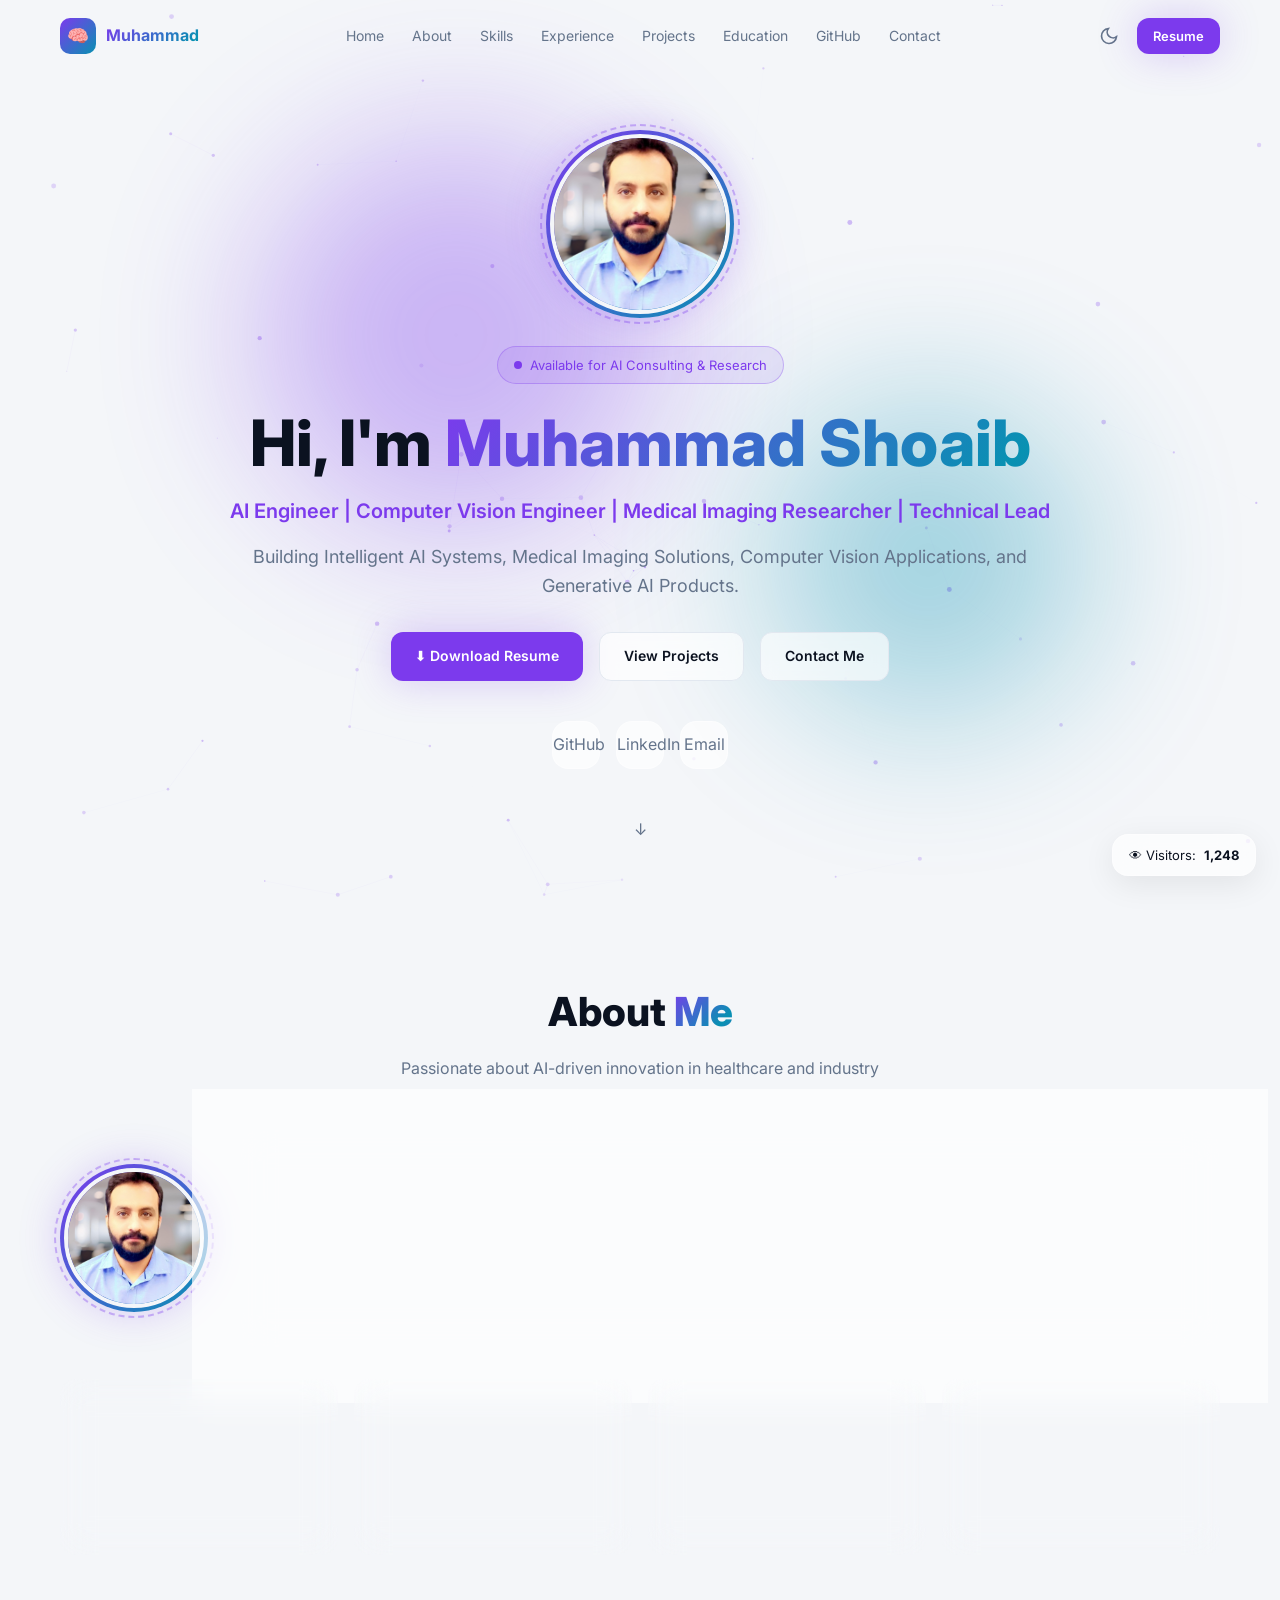
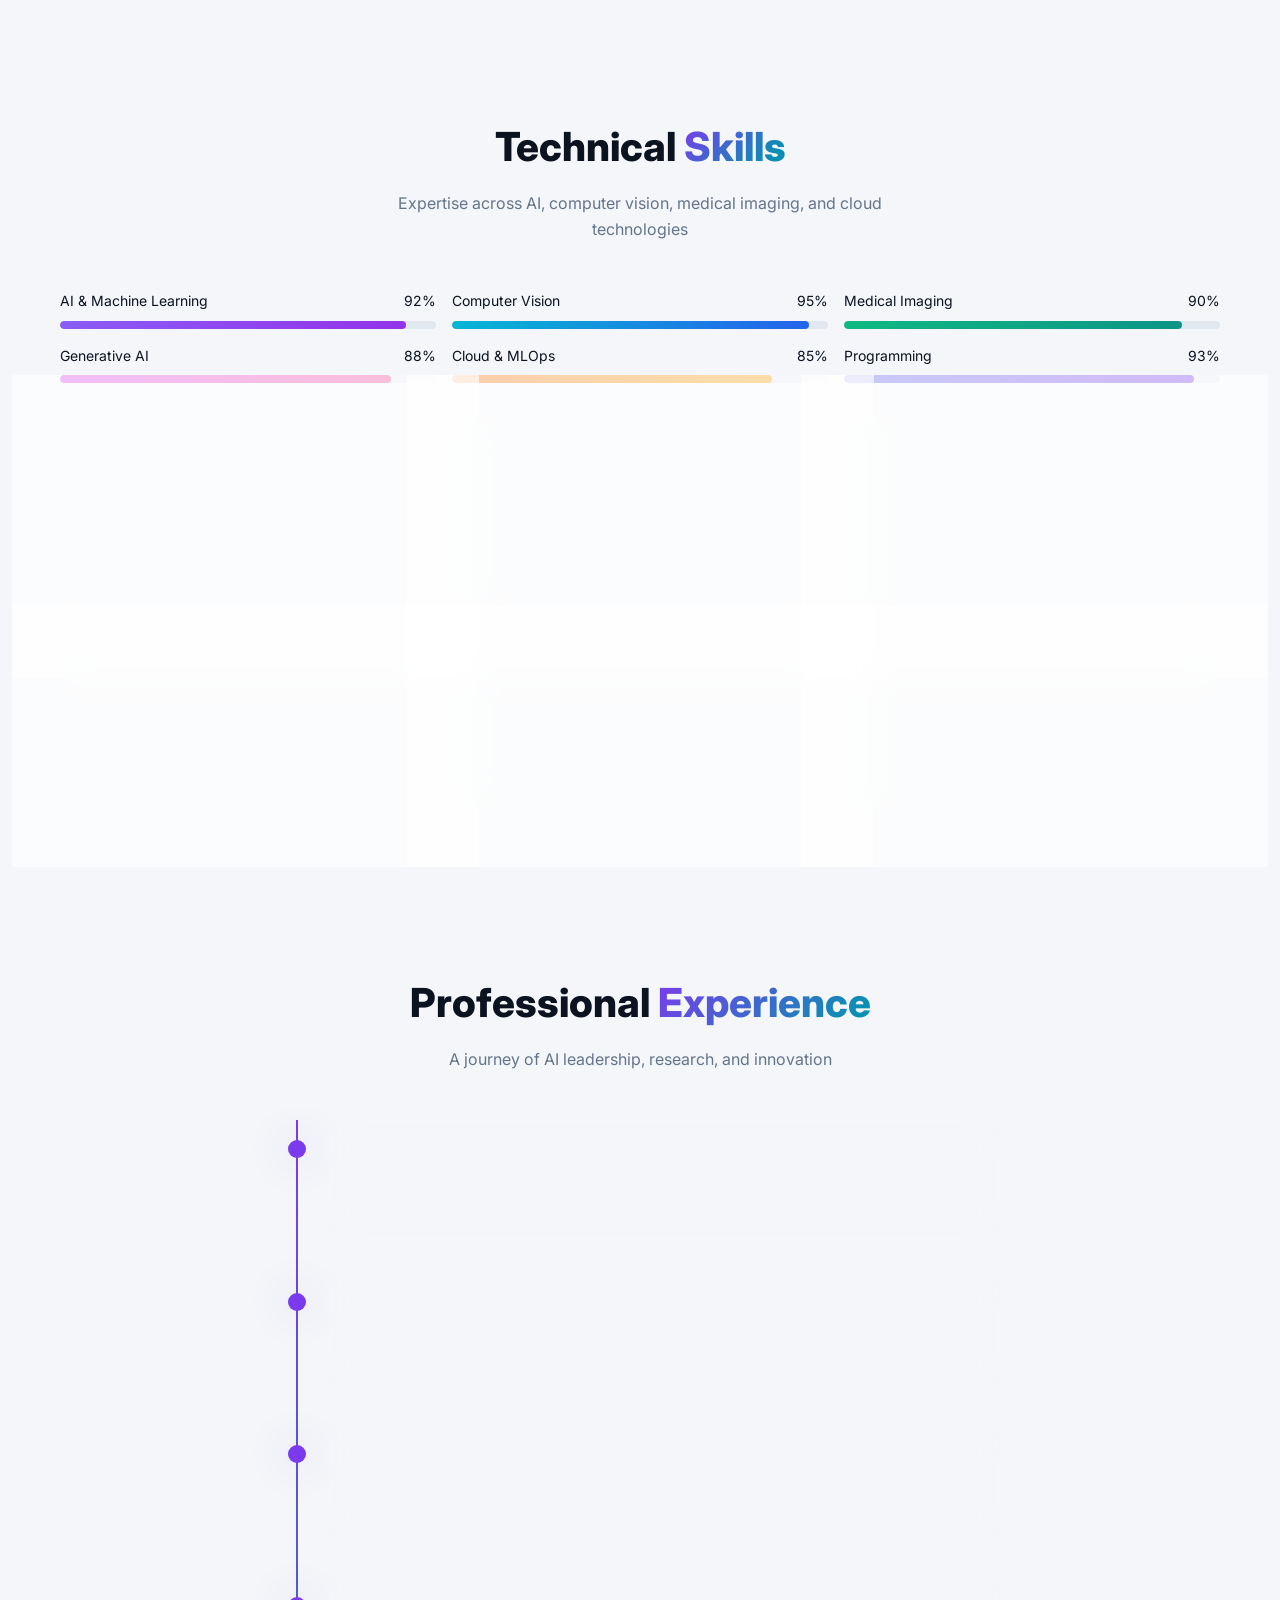
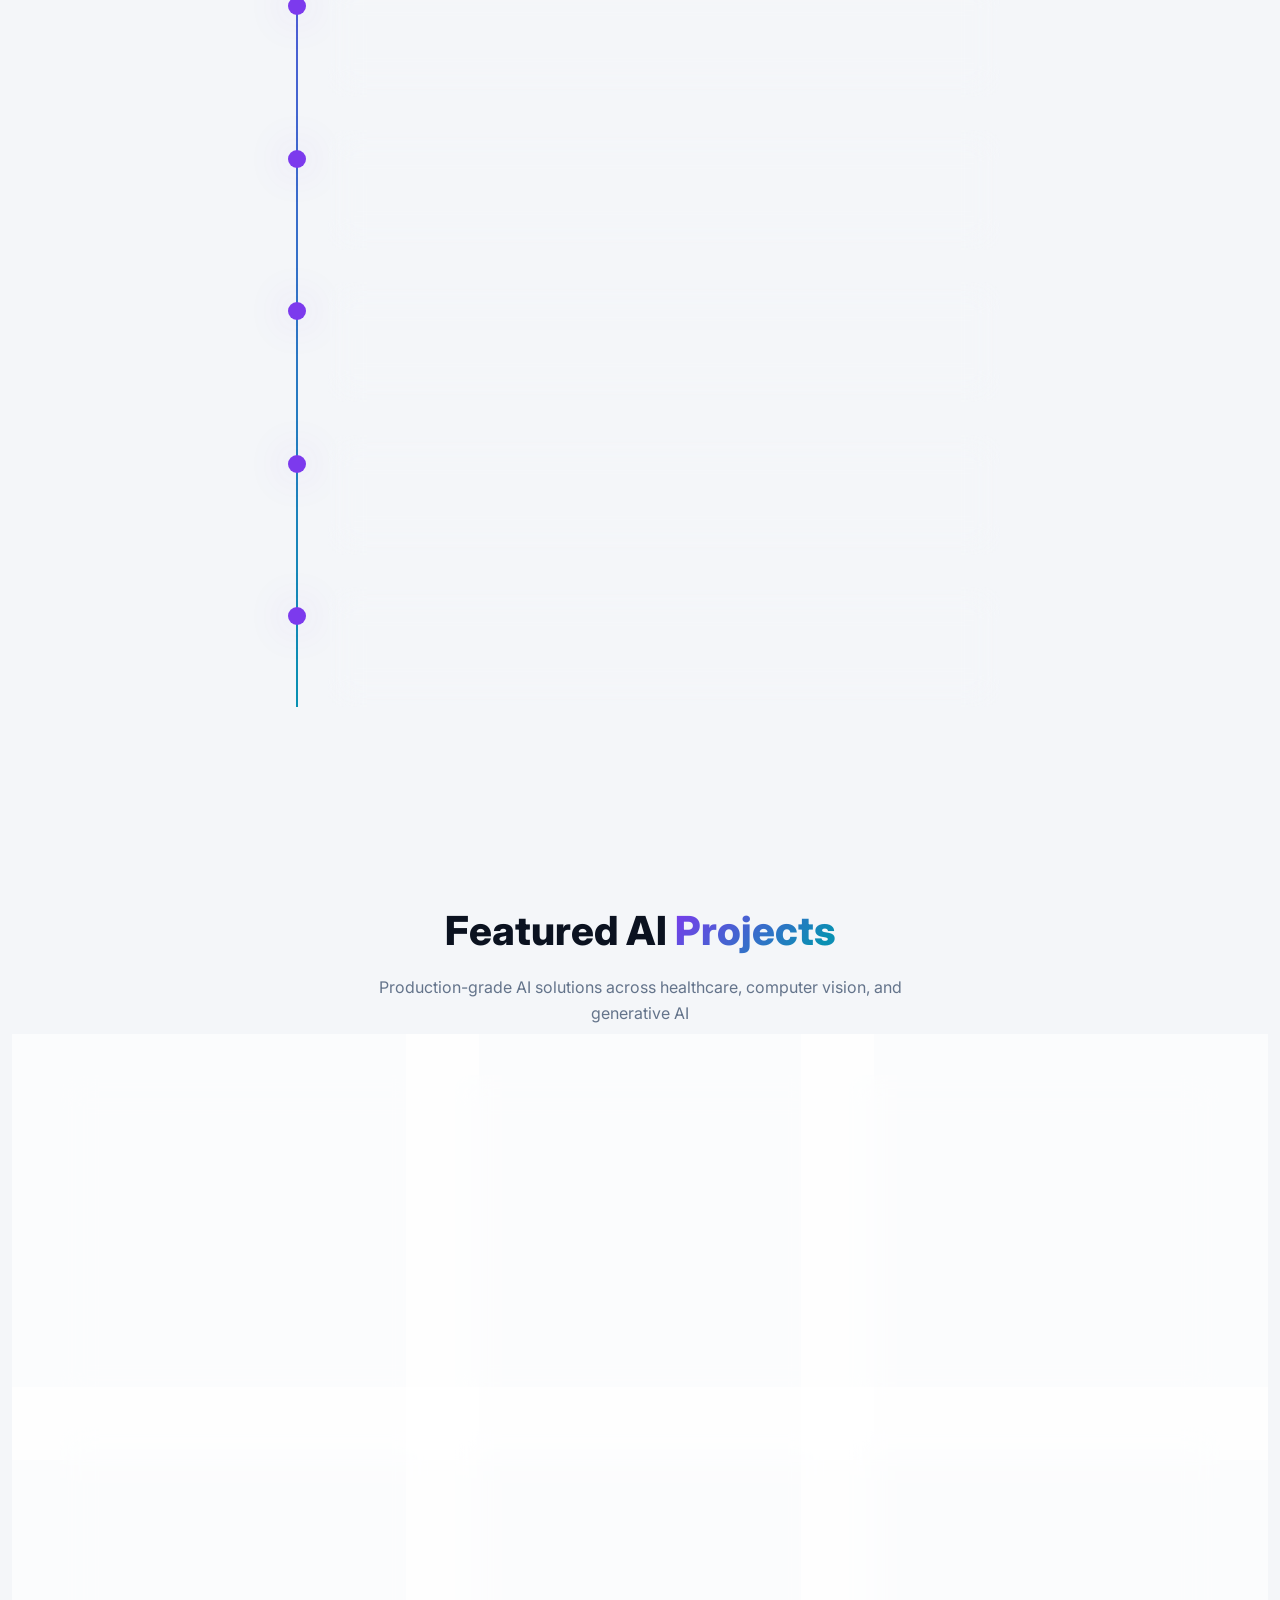
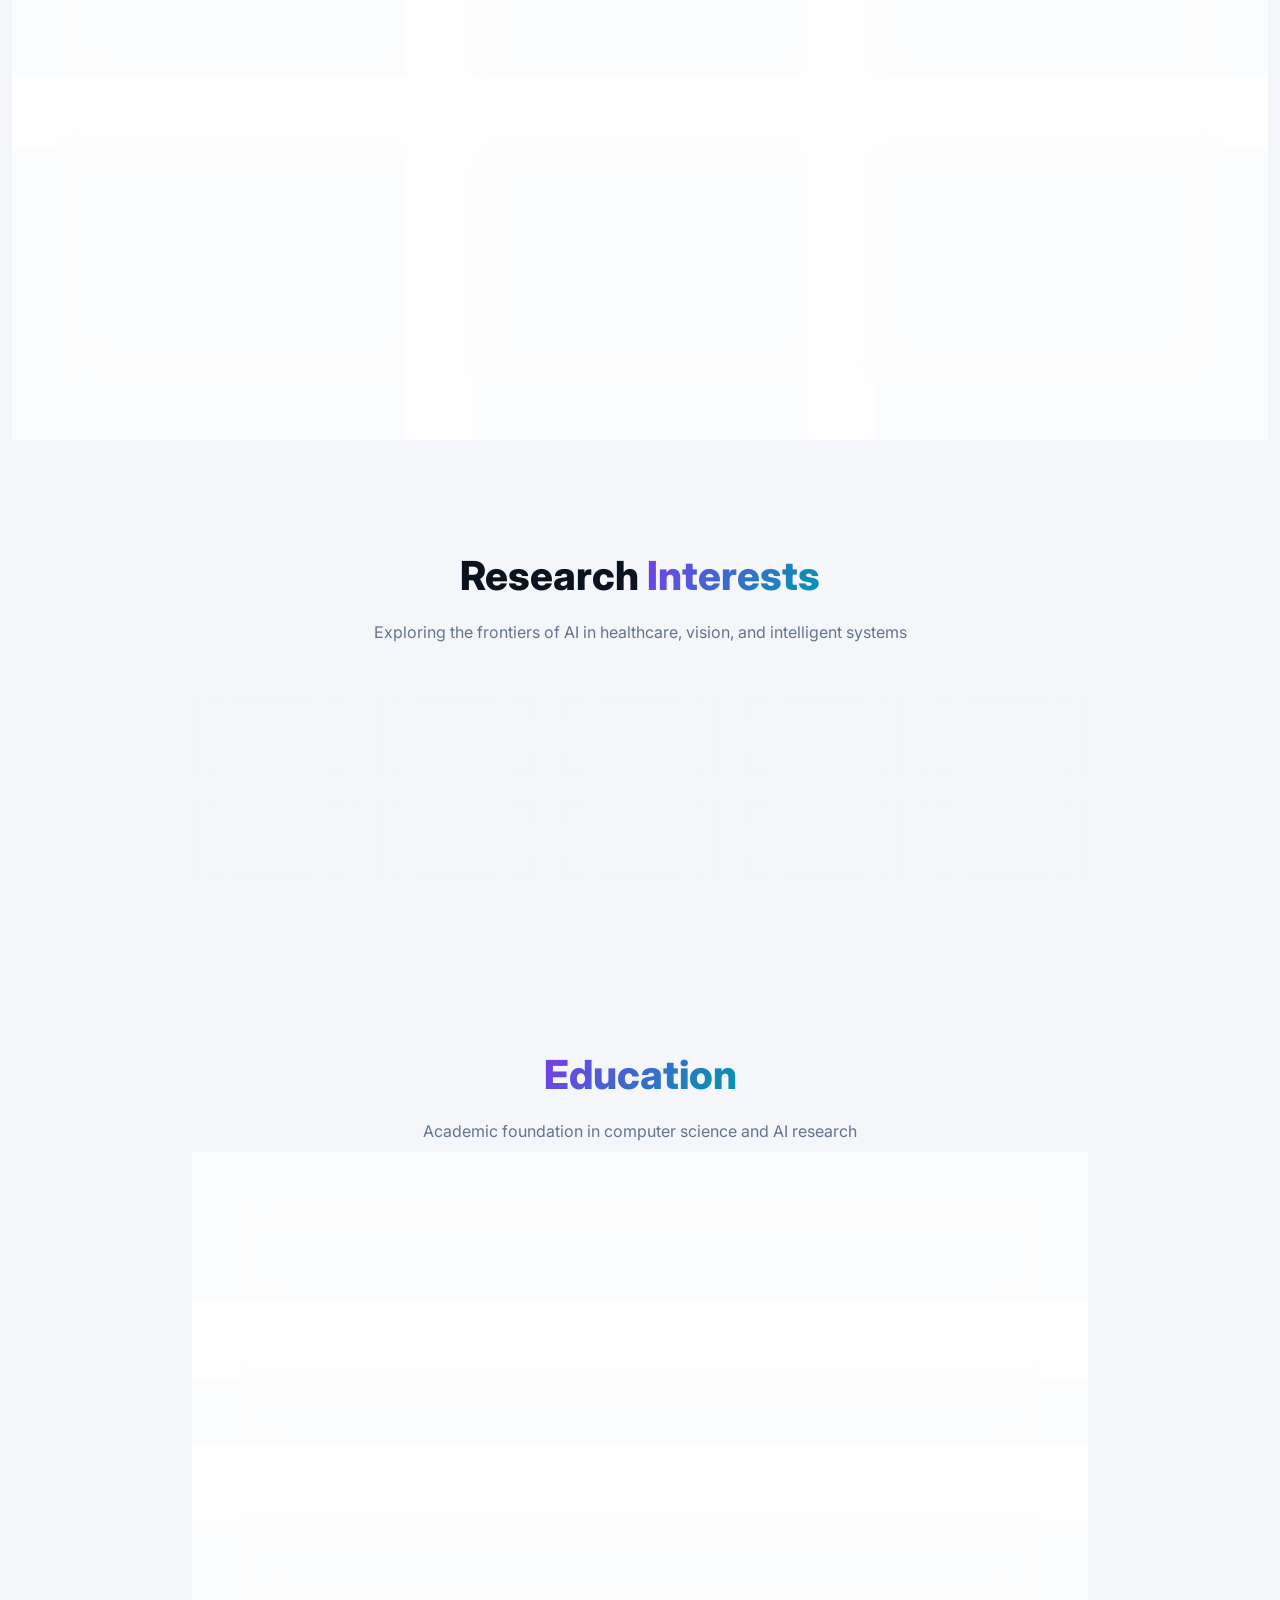
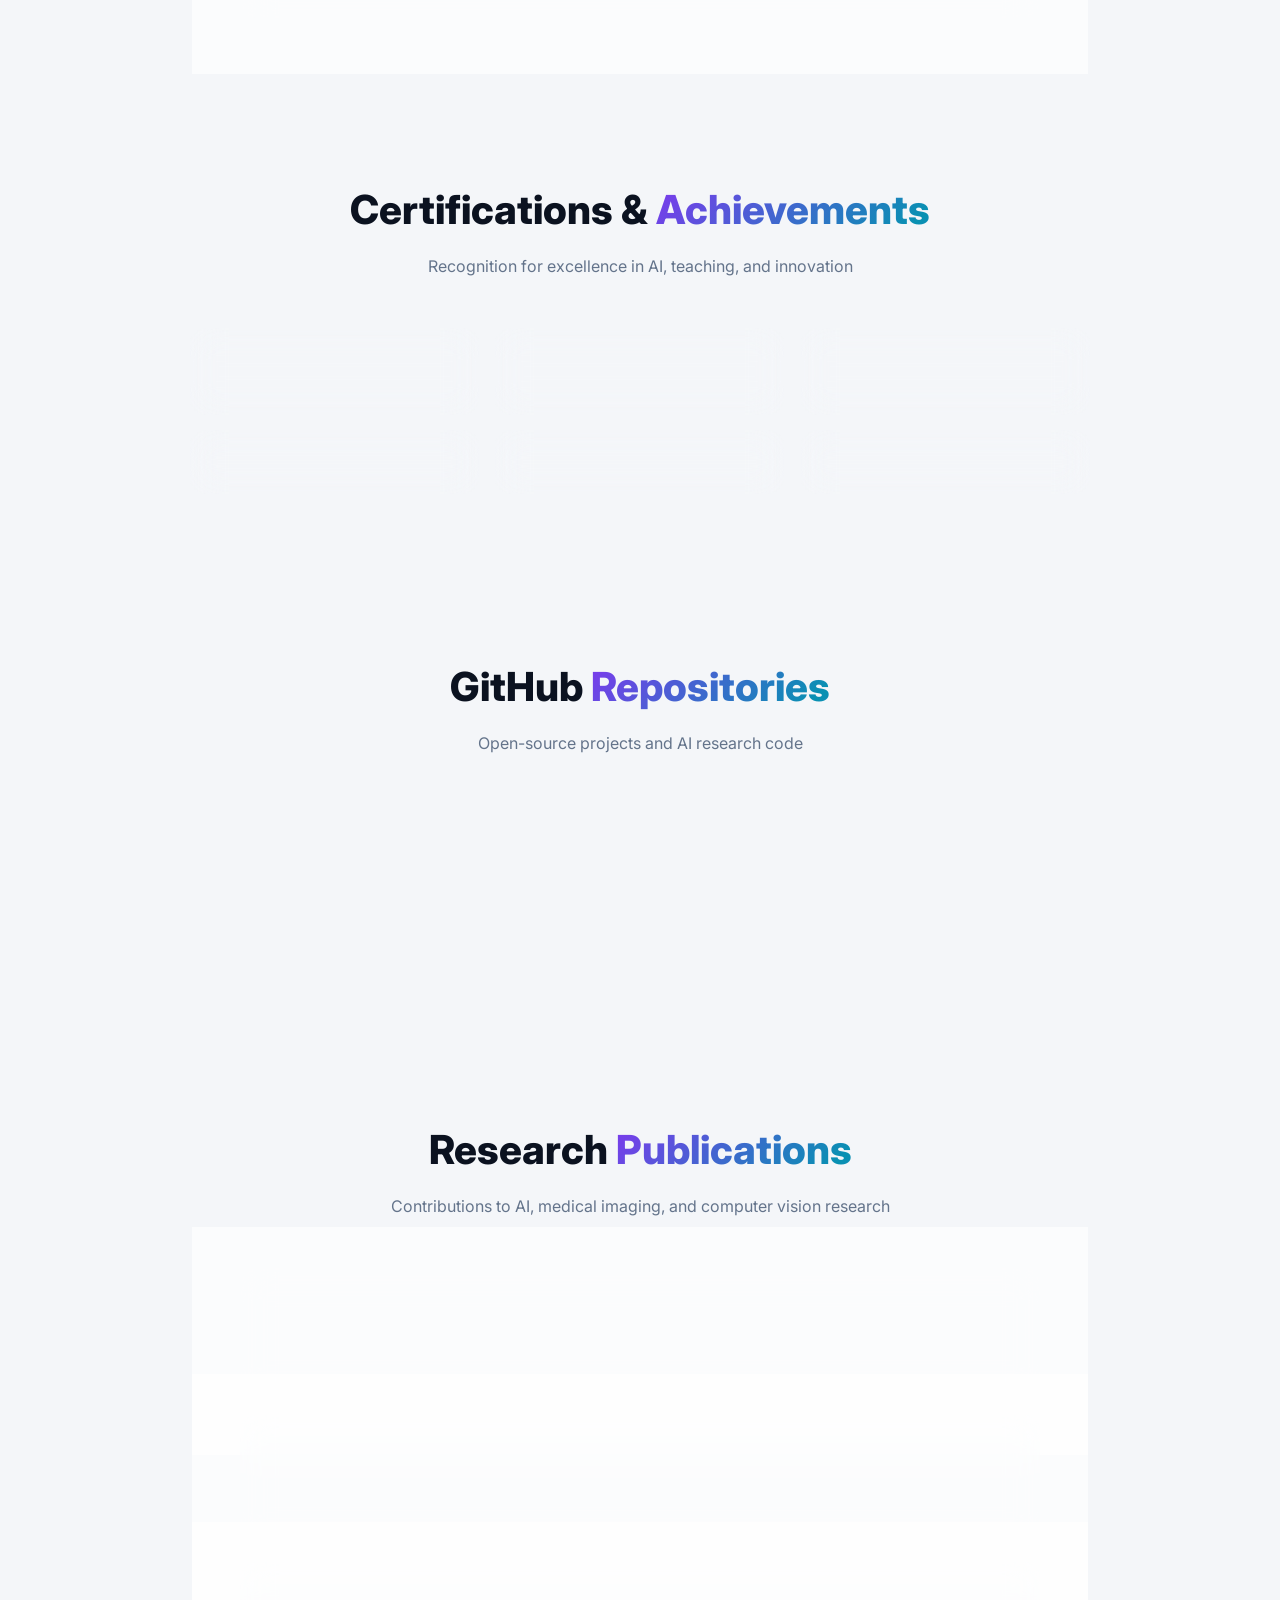
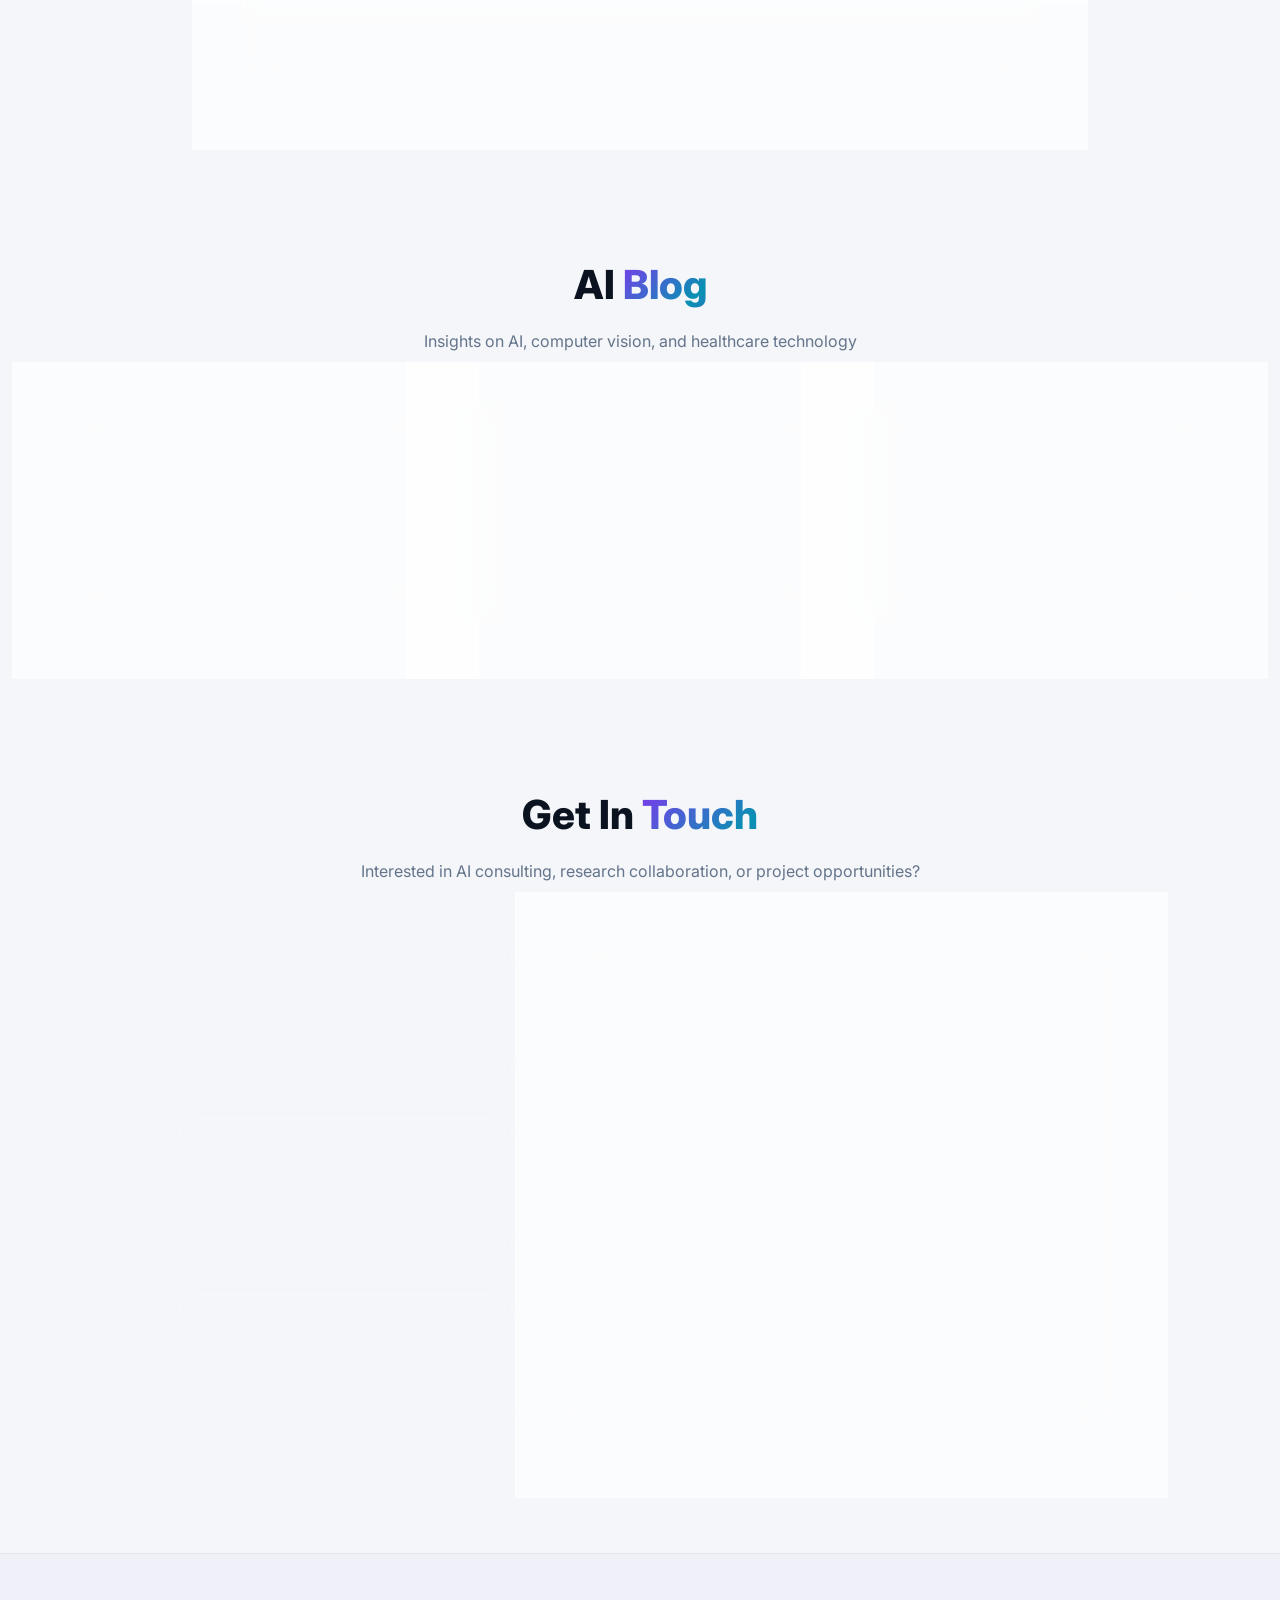
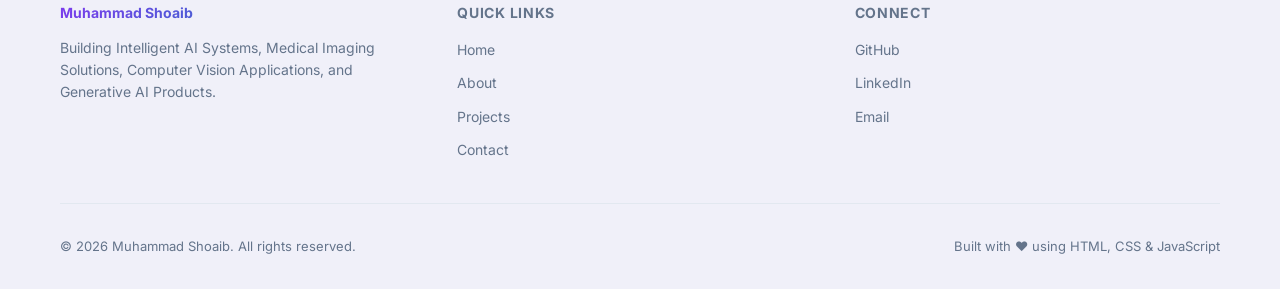
==== index.html @ 06fafcab "Add Shoaib Portfolio" ====
<!DOCTYPE html>
<html lang="en">
<head>
  <meta charset="UTF-8" />
  <meta name="viewport" content="width=device-width, initial-scale=1.0" />
  <meta name="description" content="Portfolio of Muhammad Shoaib — AI Engineer, Computer Vision Engineer, Medical Imaging Researcher, and Technical Lead with 8+ years of experience in Deep Learning, Healthcare AI, and Generative AI." />
  <meta name="keywords" content="AI Engineer, Computer Vision, Medical Imaging, Deep Learning, Healthcare AI, Generative AI, PyTorch, Muhammad Shoaib" />
  <meta name="author" content="Muhammad Shoaib" />
  <meta property="og:title" content="Muhammad Shoaib | AI Engineer Portfolio" />
  <meta property="og:description" content="Building Intelligent AI Systems, Medical Imaging Solutions, Computer Vision Applications, and Generative AI Products." />
  <meta property="og:type" content="website" />
  <meta property="og:url" content="https://shoaib11223344.github.io/Github-portfolio/" />
  <!--<meta property="og:image" content="https://shoaib11223344.github.io/Github-portfolio/images/profile.png" />-->
  <meta name="twitter:card" content="summary_large_image" />
  <title>Muhammad Shoaib | AI Engineer & Computer Vision Expert</title>
  <link rel="icon" href="favicon.svg" type="image/svg+xml" />
  <link rel="canonical" href="https://shoaib11223344.github.io/Github-portfolio/" />
  <link rel="preconnect" href="https://fonts.googleapis.com" />
  <link rel="preconnect" href="https://fonts.gstatic.com" crossorigin />
  <link href="https://fonts.googleapis.com/css2?family=Inter:wght@400;500;600;700;800&display=swap" rel="stylesheet" />
  <link rel="stylesheet" href="css/styles.css" />
  <script type="application/ld+json">
  {
    "@context": "https://schema.org",
    "@type": "Person",
    "name": "Muhammad Shoaib",
    "jobTitle": "AI Engineer",
    "email": "shabbir.shoaib.muhammad@gmail.com",
    "telephone": "+92-332-6811251",
    "url": "https://shoaib11223344.github.io/Github-portfolio/",
    "address": { "@type": "PostalAddress", "addressLocality": "Lahore", "addressCountry": "PK" },
    "sameAs": [
      "https://github.com/shoaib11223344",
      "https://www.linkedin.com/in/muhammad-shoaib-ai/"
    ],
    "image": "https://shoaib11223344.github.io/Github-portfolio/images/profile.png"
  }
  </script>
</head>
<body>

  <div id="scroll-progress"></div>

  <div id="loader">
    <div class="loader-icon">🧠</div>
    <p style="color:var(--muted);font-size:0.875rem;margin-bottom:1rem">Initializing AI Portfolio...</p>
    <div class="loader-bar"><span></span></div>
  </div>

  <canvas id="particles" aria-hidden="true"></canvas>

  <header class="navbar" id="navbar">
    <div class="container nav-inner">
      <a href="#hero" class="logo">
        <span class="logo-icon">🧠</span>
        <span class="gradient-text">Muhammad</span>
      </a>
      <nav class="nav-links">
        <a href="#hero">Home</a>
        <a href="#about">About</a>
        <a href="#skills">Skills</a>
        <a href="#experience">Experience</a>
        <a href="#projects">Projects</a>
        <a href="#education">Education</a>
        <a href="#github">GitHub</a>
        <a href="#contact">Contact</a>
      </nav>
      <div class="nav-actions">
        <button class="icon-btn" id="theme-toggle" aria-label="Toggle theme"></button>
        <a href="source/Muhammad Shoaib_AI_PF.pdf" download class="btn btn-primary" style="padding:0.5rem 1rem;font-size:0.8125rem" id="nav-resume">Resume</a>
        <button class="icon-btn menu-toggle" id="menu-toggle" aria-label="Toggle menu">
          <svg width="22" height="22" fill="none" stroke="currentColor" stroke-width="2" viewBox="0 0 24 24"><path d="M4 6h16M4 12h16M4 18h16"/></svg>
        </button>
      </div>
    </div>
    <div class="mobile-menu" id="mobile-menu">
      <a href="#hero">Home</a>
      <a href="#about">About</a>
      <a href="#skills">Skills</a>
      <a href="#experience">Experience</a>
      <a href="#projects">Projects</a>
      <a href="#education">Education</a>
      <a href="#github">GitHub</a>
      <a href="#contact">Contact</a>
      <a href="source/Muhammad Shoaib_AI_PF.pdf" download class="btn btn-primary" style="width:100%;margin-top:0.5rem">Download Resume</a>
    </div>
  </header>

  <main>
    <!-- Hero -->
    <section class="hero" id="hero">
      <div class="hero-glow hero-glow-1"></div>
      <div class="hero-glow hero-glow-2"></div>
      <div class="container hero-content reveal">
        <div class="hero-profile">
          <div class="profile-ring">
            <img src="images/profile.png" alt="Muhammad Shoaib — AI Engineer" class="profile-photo" width="180" height="180" />
          </div>
        </div>
        <div class="badge"><span class="badge-dot"></span> Available for AI Consulting &amp; Research</div>
        <h1>Hi, I'm <span class="gradient-text">Muhammad Shoaib</span></h1>
        <p class="hero-title">AI Engineer | Computer Vision Engineer | Medical Imaging Researcher | Technical Lead</p>
        <p class="hero-tagline">Building Intelligent AI Systems, Medical Imaging Solutions, Computer Vision Applications, and Generative AI Products.</p>
        <div class="hero-buttons">
          <a href="source/Muhammad Shoaib_AI_PF.pdf" download class="btn btn-primary">⬇ Download Resume</a>
          <a href="#projects" class="btn btn-secondary">View Projects</a>
          <a href="#contact" class="btn btn-secondary">Contact Me</a>
        </div>
        <div class="social-links">
          <a href="https://github.com/shoaib11223344" target="_blank" rel="noopener" aria-label="GitHub">GitHub</a>
          <a href="https://www.linkedin.com/in/muhammad-shoaib-ai/" target="_blank" rel="noopener" aria-label="LinkedIn">LinkedIn</a>
          <a href="mailto:shabbir.shoaib.muhammad@gmail.com" aria-label="Email">Email</a>
       <!--   <a href="https://shoaib11223344.github.io/Github-portfolio/" target="_blank" rel="noopener" aria-label="Portfolio">Web</a>-->
        </div>
        <button class="scroll-hint" id="scroll-hint" aria-label="Scroll down">↓</button>
      </div>
    </section>

    <!-- About -->
    <section class="section" id="about">
      <div class="container">
        <div class="section-header reveal">
          <h2 class="section-title">About <span class="gradient-text">Me</span></h2>
          <p class="section-subtitle">Passionate about AI-driven innovation in healthcare and industry</p>
        </div>
        <div class="about-grid">
          <div class="about-profile reveal">
            <div class="profile-ring profile-ring-md">
              <img src="images/profile.png" alt="Muhammad Shoaib" class="profile-photo profile-photo-md" width="140" height="140" loading="lazy" />
            </div>
          </div>
          <div class="glass-card about-text reveal">
            AI &amp; Computer Vision Engineer with 8+ years of experience in Artificial Intelligence, Deep Learning, Medical Imaging, Computer Vision, Healthcare AI, Generative AI, and Edge AI Systems. Experienced in designing and deploying production-grade AI solutions using PyTorch, TensorFlow, OpenCV, Vision Transformers, YOLO, MONAI, LLMs, and Cloud Technologies. Passionate about solving healthcare and industrial challenges through AI-driven innovation.
          </div>
          <div class="stats-grid">
            <div class="glass-card stat-card reveal"><div class="stat-icon">🧠</div><div class="stat-value gradient-text">8+</div><div class="stat-label">Years Experience</div></div>
            <div class="glass-card stat-card reveal"><div class="stat-icon">📊</div><div class="stat-value gradient-text">30+</div><div class="stat-label">AI Projects</div></div>
            <div class="glass-card stat-card reveal"><div class="stat-icon">🏥</div><div class="stat-value gradient-text">10+</div><div class="stat-label">Healthcare Solutions</div></div>
            <div class="glass-card stat-card reveal"><div class="stat-icon">🎓</div><div class="stat-value gradient-text">500+</div><div class="stat-label">Students Trained</div></div>
          </div>
        </div>
      </div>
    </section>

    <!-- Skills -->
    <section class="section" id="skills">
      <div class="container">
        <div class="section-header reveal">
          <h2 class="section-title">Technical <span class="gradient-text">Skills</span></h2>
          <p class="section-subtitle">Expertise across AI, computer vision, medical imaging, and cloud technologies</p>
        </div>
        <div class="skill-charts" id="skill-charts"></div>
        <div class="skills-grid">
          <div class="glass-card skill-card reveal">
            <h3>AI &amp; Machine Learning</h3>
            <div class="tags">
              <span class="tag">PyTorch</span><span class="tag">TensorFlow</span><span class="tag">Keras</span>
              <span class="tag">Scikit-Learn</span><span class="tag">XGBoost</span><span class="tag">LightGBM</span>
            </div>
          </div>
          <div class="glass-card skill-card reveal">
            <h3>Computer Vision</h3>
            <div class="tags">
              <span class="tag">OpenCV</span><span class="tag">YOLO</span><span class="tag">Detectron2</span>
              <span class="tag">SAM</span><span class="tag">MediaPipe</span><span class="tag">Vision Transformers</span>
              <span class="tag">Object Detection</span><span class="tag">Tracking</span><span class="tag">Segmentation</span>
            </div>
          </div>
          <div class="glass-card skill-card reveal">
            <h3>Medical Imaging</h3>
            <div class="tags">
              <span class="tag">MONAI</span><span class="tag">DICOM</span><span class="tag">MRI Analysis</span>
              <span class="tag">CT Scan Analysis</span><span class="tag">X-Ray Classification</span>
              <span class="tag">Retinal Imaging</span><span class="tag">Medical Image Segmentation</span>
            </div>
          </div>
          <div class="glass-card skill-card reveal">
            <h3>Generative AI</h3>
            <div class="tags">
              <span class="tag">LangChain</span><span class="tag">LlamaIndex</span><span class="tag">RAG</span>
              <span class="tag">GPT</span><span class="tag">Claude</span><span class="tag">Vector Databases</span>
            </div>
          </div>
          <div class="glass-card skill-card reveal">
            <h3>Cloud &amp; MLOps</h3>
            <div class="tags">
              <span class="tag">Azure</span><span class="tag">AWS</span><span class="tag">Docker</span>
              <span class="tag">Kubernetes</span><span class="tag">MLflow</span><span class="tag">CI/CD</span>
            </div>
          </div>
          <div class="glass-card skill-card reveal">
            <h3>Programming</h3>
            <div class="tags">
              <span class="tag">Python</span><span class="tag">C#</span><span class="tag">C++</span>
              <span class="tag">SQL</span><span class="tag">JavaScript</span><span class="tag">TypeScript</span>
            </div>
          </div>
        </div>
      </div>
    </section>

    <!-- Experience -->
    <section class="section" id="experience">
      <div class="container">
        <div class="section-header reveal">
          <h2 class="section-title">Professional <span class="gradient-text">Experience</span></h2>
          <p class="section-subtitle">A journey of AI leadership, research, and innovation</p>
        </div>
        <div class="timeline">
          <div class="timeline-item reveal">
            <div class="timeline-dot"></div>
            <div class="glass-card timeline-card">
              <h3>Senior AI Consultant <span class="badge-current">Current</span></h3>
              <p class="company">National Center of AI (NCAI) – UET Lahore</p>
              <p class="period">Jan 2026 – Present</p>
            </div>
          </div>
          <div class="timeline-item reveal">
            <div class="timeline-dot"></div>
            <div class="glass-card timeline-card">
              <h3>Development Team Lead – AI, ML &amp; Spatial Computing <span class="badge-current">Current</span></h3>
              <p class="company">HawkLogix</p>
              <p class="period">Aug 2023 – Present</p>
            </div>
          </div>
          <div class="timeline-item reveal">
            <div class="timeline-dot"></div>
            <div class="glass-card timeline-card">
              <h3>Project Lead – AI &amp; Emerging Technologies</h3>
              <p class="company">ProjectZ Incorporated</p>
              <p class="period">Jan 2023 – Oct 2025</p>
            </div>
          </div>
          <div class="timeline-item reveal">
            <div class="timeline-dot"></div>
            <div class="glass-card timeline-card">
              <h3>CEO – EdTech Startup</h3>
              <p class="company">Punjab Information Technology Board (PITB)</p>
              <p class="period">May 2023 – May 2024</p>
            </div>
          </div>
          <div class="timeline-item reveal">
            <div class="timeline-dot"></div>
            <div class="glass-card timeline-card">
              <h3>Senior IT Consultant – AI &amp; Immersive Tech</h3>
              <p class="company">TatbeeqSoft</p>
              <p class="period">Sep 2022 – Dec 2023</p>
            </div>
          </div>
          <div class="timeline-item reveal">
            <div class="timeline-dot"></div>
            <div class="glass-card timeline-card">
              <h3>Artificial Intelligence Engineer</h3>
              <p class="company">YODO Dubai</p>
              <p class="period">Jan 2023 – Nov 2023</p>
            </div>
          </div>
          <div class="timeline-item reveal">
            <div class="timeline-dot"></div>
            <div class="glass-card timeline-card">
              <h3>Team Lead AI</h3>
              <p class="company">Alfa Mohuha</p>
              <p class="period">Aug 2022 – Jun 2023</p>
            </div>
          </div>
          <div class="timeline-item reveal">
            <div class="timeline-dot"></div>
            <div class="glass-card timeline-card">
              <h3>Research Officer</h3>
              <p class="company">University of Engineering &amp; Technology Lahore</p>
              <p class="period">Oct 2017 – Jul 2022</p>
            </div>
          </div>
        </div>
      </div>
    </section>

    <!-- Projects -->
    <section class="section" id="projects">
      <div class="container">
        <div class="section-header reveal">
          <h2 class="section-title">Featured AI <span class="gradient-text">Projects</span></h2>
          <p class="section-subtitle">Production-grade AI solutions across healthcare, computer vision, and generative AI</p>
        </div>
        <div class="projects-grid">
          <article class="glass-card project-card reveal">
            <div class="project-header"><span>📁</span><span class="project-category">Healthcare AI</span></div>
            <h3>Multi-Label Visual Field Classification Using Deep Learning and Virtual Reality</h3>
            <p>Developed a healthcare AI system for glaucoma diagnosis using visual field analysis, image generation, and Vision Transformer architectures.</p>
            <div class="tags"><span class="tag">PyTorch</span><span class="tag">Vision Transformer</span><span class="tag">Medical Imaging</span></div>
          </article>
          <article class="glass-card project-card reveal">
            <div class="project-header"><span>📁</span><span class="project-category">Computer Vision</span></div>
            <h3>Signature Forgery Detection Using CNN and Octave Convolution</h3>
            <p>Deep learning-based system for detecting forged signatures using advanced convolutional architectures.</p>
            <div class="tags"><span class="tag">CNN</span><span class="tag">PyTorch</span><span class="tag">Computer Vision</span></div>
          </article>
          <article class="glass-card project-card reveal">
            <div class="project-header"><span>📁</span><span class="project-category">Healthcare AI</span></div>
            <h3>Medical Intelligent Receptionist Agent (MIRA)</h3>
            <p>AI-powered healthcare assistant supporting patient intake, insurance verification, OCR, and conversational AI.</p>
            <div class="tags"><span class="tag">FastAPI</span><span class="tag">LLMs</span><span class="tag">YOLO</span></div>
          </article>
          <article class="glass-card project-card reveal">
            <div class="project-header"><span>📁</span><span class="project-category">Generative AI</span></div>
            <h3>PreventiAI</h3>
            <p>Medical document intelligence platform extracting structured information from imaging reports, PDFs, and healthcare records.</p>
            <div class="tags"><span class="tag">OCR</span><span class="tag">NLP</span><span class="tag">Claude AI</span></div>
          </article>
          <article class="glass-card project-card reveal">
            <div class="project-header"><span>📁</span><span class="project-category">Healthcare AI</span></div>
            <h3>Diabetes360</h3>
            <p>Healthcare AI platform analyzing meal images and generating personalized nutritional recommendations.</p>
            <div class="tags"><span class="tag">Computer Vision</span><span class="tag">Multimodal AI</span><span class="tag">FastAPI</span></div>
          </article>
          <article class="glass-card project-card reveal">
            <div class="project-header"><span>📁</span><span class="project-category">Medical Imaging</span></div>
            <h3>Brain Tumor MRI Classification and Segmentation</h3>
            <p>Medical imaging solution using deep learning and U-Net architectures for automated tumor detection.</p>
            <div class="tags"><span class="tag">MONAI</span><span class="tag">PyTorch</span><span class="tag">MRI Imaging</span></div>
          </article>
          <article class="glass-card project-card reveal">
            <div class="project-header"><span>📁</span><span class="project-category">Medical Imaging</span></div>
            <h3>Chest X-Ray Disease Classification</h3>
            <p>AI system for identifying diseases from radiology images using deep learning models.</p>
            <div class="tags"><span class="tag">CNN</span><span class="tag">Vision Transformers</span></div>
          </article>
          <article class="glass-card project-card reveal">
            <div class="project-header"><span>📁</span><span class="project-category">Edge AI</span></div>
            <h3>Face Recognition Attendance System</h3>
            <p>Real-time face recognition system using CCTV cameras and edge AI devices.</p>
            <div class="tags"><span class="tag">OpenCV</span><span class="tag">Face Recognition</span><span class="tag">Jetson Nano</span></div>
          </article>
          <article class="glass-card project-card reveal">
            <div class="project-header"><span>📁</span><span class="project-category">Research</span></div>
            <h3>Volumetric DDoS Attack Detection Using Transformers</h3>
            <p>Research project utilizing transformer architectures for cyber threat detection and network security.</p>
            <div class="tags"><span class="tag">Transformers</span><span class="tag">Deep Learning</span></div>
          </article>
        </div>
      </div>
    </section>

    <!-- Research -->
    <section class="section" id="research">
      <div class="container">
        <div class="section-header reveal">
          <h2 class="section-title">Research <span class="gradient-text">Interests</span></h2>
          <p class="section-subtitle">Exploring the frontiers of AI in healthcare, vision, and intelligent systems</p>
        </div>
        <div class="research-grid">
          <div class="glass-card research-item reveal">🔬 Medical Imaging</div>
          <div class="glass-card research-item reveal">👁 Computer Vision</div>
          <div class="glass-card research-item reveal">🔄 Vision Transformers</div>
          <div class="glass-card research-item reveal">🏥 Healthcare AI</div>
          <div class="glass-card research-item reveal">✨ Generative AI</div>
          <div class="glass-card research-item reveal">📡 Edge AI</div>
          <div class="glass-card research-item reveal">🔍 Explainable AI</div>
          <div class="glass-card research-item reveal">🧬 Deep Learning</div>
          <div class="glass-card research-item reveal">🔗 Multimodal AI</div>
          <div class="glass-card research-item reveal">💊 AI for Healthcare</div>
        </div>
      </div>
    </section>

    <!-- Education -->
    <section class="section" id="education">
      <div class="container">
        <div class="section-header reveal">
          <h2 class="section-title"><span class="gradient-text">Education</span></h2>
          <p class="section-subtitle">Academic foundation in computer science and AI research</p>
        </div>
        <div class="edu-list">
          <div class="glass-card edu-item reveal">
            <span class="edu-icon">🎓</span>
            <div>
              <h3>PhD Computer Science <span class="badge-current">In Progress</span></h3>
              <p class="company">University of Engineering and Technology Lahore</p>
              <p class="period">2025 – Present</p>
            </div>
          </div>
          <div class="glass-card edu-item reveal">
            <span class="edu-icon">🎓</span>
            <div>
              <h3>MS Computer Science</h3>
              <p class="company">University of Engineering and Technology Lahore</p>
              <p class="period">2019 – 2022</p>
            </div>
          </div>
          <div class="glass-card edu-item reveal">
            <span class="edu-icon">🎓</span>
            <div>
              <h3>BS Computer Science</h3>
              <p class="company">COMSATS Institute of Information Technology</p>
              <p class="period">2014 – 2018</p>
            </div>
          </div>
        </div>
      </div>
    </section>

    <!-- Certifications -->
    <section class="section" id="certifications">
      <div class="container">
        <div class="section-header reveal">
          <h2 class="section-title">Certifications &amp; <span class="gradient-text">Achievements</span></h2>
          <p class="section-subtitle">Recognition for excellence in AI, teaching, and innovation</p>
        </div>
        <div class="cert-grid">
          <div class="glass-card cert-item reveal">🏆 Huawei ICT Competition – Middle East (2nd Position)</div>
          <div class="glass-card cert-item reveal">🎖 Robotics Summer Camp Best Teacher Award</div>
          <div class="glass-card cert-item reveal">🥽 Spatial Computing Workshop</div>
          <div class="glass-card cert-item reveal">📄 International Conference 2025</div>
          <div class="glass-card cert-item reveal">📈 SEO Certification</div>
          <div class="glass-card cert-item reveal">🌐 Web Certification</div>
        </div>
      </div>
    </section>

    <!-- GitHub -->
    <section class="section" id="github">
      <div class="container">
        <div class="section-header reveal">
          <h2 class="section-title">GitHub <span class="gradient-text">Repositories</span></h2>
          <p class="section-subtitle">Open-source projects and AI research code</p>
        </div>
        <div class="repos-grid" id="repos-grid">
          <div class="repo-skeleton"></div>
          <div class="repo-skeleton"></div>
          <div class="repo-skeleton"></div>
        </div>
      </div>
    </section>

    <!-- Publications -->
    <section class="section" id="publications">
      <div class="container">
        <div class="section-header reveal">
          <h2 class="section-title">Research <span class="gradient-text">Publications</span></h2>
          <p class="section-subtitle">Contributions to AI, medical imaging, and computer vision research</p>
        </div>
        <div class="pub-list">
          <div class="glass-card pub-item reveal">
            <span class="edu-icon">📄</span>
            <div>
              <span class="project-category">Conference Paper</span>
              <h3>Deep Learning Approaches for Glaucoma Detection via Visual Field Analysis</h3>
              <p class="company">International Conference on Medical Imaging &amp; AI, 2025</p>
            </div>
          </div>
          <div class="glass-card pub-item reveal">
            <span class="edu-icon">📚</span>
            <div>
              <span class="project-category">Journal Article</span>
              <h3>Transformer-Based Network Security for Volumetric DDoS Detection</h3>
              <p class="company">Journal of Network Security &amp; AI, 2024</p>
            </div>
          </div>
          <div class="glass-card pub-item reveal">
            <span class="edu-icon">📄</span>
            <div>
              <span class="project-category">Workshop Paper</span>
              <h3>CNN and Octave Convolution for Signature Forgery Detection</h3>
              <p class="company">IEEE Computer Vision Workshop, 2023</p>
            </div>
          </div>
        </div>
      </div>
    </section>

    <!-- Blog -->
    <section class="section" id="blog">
      <div class="container">
        <div class="section-header reveal">
          <h2 class="section-title">AI <span class="gradient-text">Blog</span></h2>
          <p class="section-subtitle">Insights on AI, computer vision, and healthcare technology</p>
        </div>
        <div class="blog-grid">
          <article class="glass-card blog-card reveal">
            <span class="blog-placeholder">Coming Soon</span>
            <div>📖</div>
            <span class="project-category">Medical AI</span>
            <h3>Vision Transformers in Medical Imaging: A Comprehensive Guide</h3>
            <p>Exploring how ViTs are revolutionizing diagnostic imaging and clinical workflows.</p>
          </article>
          <article class="glass-card blog-card reveal">
            <span class="blog-placeholder">Coming Soon</span>
            <div>📖</div>
            <span class="project-category">Generative AI</span>
            <h3>Building Production-Grade RAG Systems for Healthcare</h3>
            <p>Best practices for deploying retrieval-augmented generation in clinical settings.</p>
          </article>
          <article class="glass-card blog-card reveal">
            <span class="blog-placeholder">Coming Soon</span>
            <div>📖</div>
            <span class="project-category">Edge AI</span>
            <h3>Edge AI Deployment with NVIDIA Jetson for Real-Time CV</h3>
            <p>A practical guide to deploying computer vision models on edge devices.</p>
          </article>
        </div>
      </div>
    </section>

    <!-- Contact -->
    <section class="section" id="contact">
      <div class="container">
        <div class="section-header reveal">
          <h2 class="section-title">Get In <span class="gradient-text">Touch</span></h2>
          <p class="section-subtitle">Interested in AI consulting, research collaboration, or project opportunities?</p>
        </div>
        <div class="contact-grid">
          <div class="contact-info">
            <div class="glass-card contact-item reveal">
              <span>✉️</span>
              <div><small>Email</small><a href="mailto:shabbir.shoaib.muhammad@gmail.com">shabbir.shoaib.muhammad@gmail.com</a></div>
            </div>
            <div class="glass-card contact-item reveal">
              <span>📞</span>
              <div><small>Phone</small><a href="tel:+923326811251">+92-332-6811251</a></div>
            </div>
            <div class="glass-card contact-item reveal">
              <span>📍</span>
              <div><small>Location</small>Lahore, Pakistan</div>
            </div>
            <!--<div class="glass-card contact-item reveal">
              <span>🌐</span>
              <div><small>Portfolio</small><a href="https://shoaib11223344.github.io/Github-portfolio/" target="_blank" rel="noopener">shoaib11223344.github.io</a></div>
            </div>-->
          </div>
          <form class="glass-card contact-form reveal" id="contact-form">
            <div class="form-group">
              <label for="name">Name</label>
              <input type="text" id="name" name="name" required placeholder="Your name" />
            </div>
            <div class="form-group">
              <label for="email">Email</label>
              <input type="email" id="email" name="email" required placeholder="your@email.com" />
            </div>
            <div class="form-group">
              <label for="message">Message</label>
              <textarea id="message" name="message" rows="5" required placeholder="Tell me about your project or inquiry..."></textarea>
            </div>
            <button type="submit" class="btn btn-primary" style="width:100%">Send Message</button>
            <p class="form-status" id="form-status"></p>
          </form>
        </div>
      </div>
    </section>
  </main>

  <footer class="footer">
    <div class="container">
      <div class="footer-grid">
        <div>
          <h3 class="gradient-text">Muhammad Shoaib</h3>
          <p style="color:var(--muted);font-size:0.875rem;margin-top:0.5rem">Building Intelligent AI Systems, Medical Imaging Solutions, Computer Vision Applications, and Generative AI Products.</p>
        </div>
        <div>
          <h4>Quick Links</h4>
          <ul class="footer-links">
            <li><a href="#hero">Home</a></li>
            <li><a href="#about">About</a></li>
            <li><a href="#projects">Projects</a></li>
            <li><a href="#contact">Contact</a></li>
          </ul>
        </div>
        <div>
          <h4>Connect</h4>
          <ul class="footer-links">
            <li><a href="https://github.com/shoaib11223344" target="_blank" rel="noopener">GitHub</a></li>
            <li><a href="https://www.linkedin.com/in/muhammad-shoaib-ai/" target="_blank" rel="noopener">LinkedIn</a></li>
            <li><a href="mailto:shabbir.shoaib.muhammad@gmail.com">Email</a></li>
          </ul>
        </div>
      </div>
      <div class="footer-bottom">
        <p>© <span id="year"></span> Muhammad Shoaib. All rights reserved.</p>
        <p>Built with ❤️ using HTML, CSS &amp; JavaScript</p>
      </div>
    </div>
  </footer>

  <div class="glass-card" id="visitor-counter">
    👁 Visitors: <strong id="visitor-count">—</strong>
  </div>

  <script>document.getElementById("year").textContent = new Date().getFullYear();</script>
  <script src="js/particles.js"></script>
  <script src="js/main.js"></script>
</body>
</html>
---- css/styles.css ----
/* ===== CSS Variables ===== */
:root {
  --background: #f4f6f9;
  --foreground: #0b1220;
  --card: #ffffff;
  --primary: #7c3aed;
  --primary-light: #a78bfa;
  --accent: #0891b2;
  --muted: #64748b;
  --border: #e2e8f0;
  --glass: rgba(255, 255, 255, 0.65);
  --glass-border: rgba(255, 255, 255, 0.35);
  --shadow: 0 8px 32px rgba(0, 0, 0, 0.08);
  --glow: 0 0 40px rgba(124, 58, 237, 0.25);
  --nav-height: 72px;
  --radius: 16px;
  --font: "Inter", system-ui, -apple-system, sans-serif;
}

[data-theme="dark"] {
  --background: #070b14;
  --foreground: #e2e8f0;
  --card: #0f172a;
  --primary: #a78bfa;
  --primary-light: #c4b5fd;
  --accent: #22d3ee;
  --muted: #94a3b8;
  --border: #1e293b;
  --glass: rgba(15, 23, 42, 0.65);
  --glass-border: rgba(255, 255, 255, 0.08);
  --shadow: 0 8px 32px rgba(0, 0, 0, 0.35);
  --glow: 0 0 40px rgba(167, 139, 250, 0.2);
}

/* ===== Reset & Base ===== */
*, *::before, *::after { box-sizing: border-box; margin: 0; padding: 0; }
html { scroll-behavior: smooth; scroll-padding-top: var(--nav-height); }
body {
  font-family: var(--font);
  background: var(--background);
  color: var(--foreground);
  line-height: 1.6;
  overflow-x: hidden;
}
a { color: inherit; text-decoration: none; }
img { max-width: 100%; display: block; }
button, input, textarea { font: inherit; }
ul { list-style: none; }

.container { max-width: 1200px; margin: 0 auto; padding: 0 1.25rem; }
.section { padding: 5rem 0; }
.section-header { text-align: center; margin-bottom: 3rem; }
.section-title { font-size: clamp(1.75rem, 4vw, 2.5rem); font-weight: 800; margin-bottom: 0.75rem; }
.section-subtitle { color: var(--muted); max-width: 560px; margin: 0 auto; }
.gradient-text {
  background: linear-gradient(135deg, var(--primary), var(--accent), var(--primary));
  background-size: 200% auto;
  -webkit-background-clip: text;
  -webkit-text-fill-color: transparent;
  background-clip: text;
  animation: gradientShift 6s ease infinite;
}

/* ===== Scroll Progress ===== */
#scroll-progress {
  position: fixed; top: 0; left: 0; height: 3px; width: 0;
  background: linear-gradient(90deg, var(--primary), var(--accent));
  z-index: 9999; transition: width 0.1s linear;
}

/* ===== Loading Screen ===== */
#loader {
  position: fixed; inset: 0; z-index: 10000;
  display: flex; flex-direction: column; align-items: center; justify-content: center;
  background: var(--background); transition: opacity 0.5s, visibility 0.5s;
}
#loader.hidden { opacity: 0; visibility: hidden; pointer-events: none; }
.loader-icon {
  width: 72px; height: 72px; border-radius: 18px;
  background: linear-gradient(135deg, var(--primary), var(--accent));
  display: grid; place-items: center; font-size: 2rem; margin-bottom: 1.5rem;
  box-shadow: var(--glow); animation: float 3s ease-in-out infinite;
}
.loader-bar {
  width: 200px; height: 4px; border-radius: 99px; background: var(--border); overflow: hidden;
}
.loader-bar span {
  display: block; height: 100%; width: 0;
  background: linear-gradient(90deg, var(--primary), var(--accent));
  animation: loadBar 2s ease forwards;
}

/* ===== Navbar ===== */
.navbar {
  position: fixed; top: 0; left: 0; right: 0; z-index: 1000;
  height: var(--nav-height); display: flex; align-items: center;
  transition: background 0.3s, box-shadow 0.3s, backdrop-filter 0.3s;
}
.navbar.scrolled {
  background: var(--glass); backdrop-filter: blur(16px);
  border-bottom: 1px solid var(--glass-border); box-shadow: var(--shadow);
}
.nav-inner { display: flex; align-items: center; justify-content: space-between; width: 100%; }
.logo { display: flex; align-items: center; gap: 0.6rem; font-weight: 700; }
.logo-icon {
  width: 36px; height: 36px; border-radius: 10px;
  background: linear-gradient(135deg, var(--primary), var(--accent));
  display: grid; place-items: center; color: #fff; font-size: 1.1rem;
}
.nav-links { display: none; gap: 0.25rem; }
.nav-links a {
  padding: 0.5rem 0.75rem; border-radius: 8px; font-size: 0.875rem;
  color: var(--muted); transition: color 0.2s, background 0.2s;
}
.nav-links a:hover { color: var(--primary); background: rgba(124, 58, 237, 0.08); }
.nav-actions { display: flex; align-items: center; gap: 0.5rem; }
.icon-btn {
  width: 40px; height: 40px; border: none; border-radius: 10px;
  background: transparent; color: var(--muted); cursor: pointer;
  display: grid; place-items: center; transition: background 0.2s, color 0.2s;
}
.icon-btn:hover { background: rgba(124, 58, 237, 0.1); color: var(--primary); }
.menu-toggle { display: grid; }
.mobile-menu {
  display: none; position: absolute; top: var(--nav-height); left: 0; right: 0;
  background: var(--glass); backdrop-filter: blur(16px);
  border-bottom: 1px solid var(--glass-border); padding: 1rem 1.25rem 1.5rem;
}
.mobile-menu.open { display: block; }
.mobile-menu a {
  display: block; padding: 0.75rem 1rem; border-radius: 8px;
  color: var(--muted); margin-bottom: 0.25rem;
}
.mobile-menu a:hover { background: rgba(124, 58, 237, 0.08); color: var(--primary); }

/* ===== Buttons ===== */
.btn {
  display: inline-flex; align-items: center; justify-content: center; gap: 0.5rem;
  padding: 0.75rem 1.5rem; border-radius: 12px; font-size: 0.875rem;
  font-weight: 600; cursor: pointer; border: none; transition: transform 0.2s, box-shadow 0.2s;
}
.btn:hover { transform: translateY(-2px); }
.btn-primary {
  background: var(--primary); color: #fff; box-shadow: var(--glow);
}
.btn-primary:hover { box-shadow: 0 0 50px rgba(124, 58, 237, 0.4); }
.btn-secondary {
  background: var(--glass); color: var(--foreground);
  border: 1px solid var(--border); backdrop-filter: blur(8px);
}
.btn-secondary:hover { border-color: var(--primary); }
#nav-resume { display: none; }
@media (min-width: 768px) { #nav-resume { display: inline-flex; } }

/* ===== Glass Card ===== */
.glass-card {
  background: var(--glass); border: 1px solid var(--glass-border);
  border-radius: var(--radius); backdrop-filter: blur(16px);
  box-shadow: var(--shadow); transition: transform 0.3s, border-color 0.3s, box-shadow 0.3s;
}
.glass-card:hover { border-color: rgba(124, 58, 237, 0.35); box-shadow: var(--glow); }

/* ===== Hero ===== */
#particles { position: fixed; inset: 0; z-index: -1; pointer-events: none; }
.hero { min-height: 100vh; display: flex; align-items: center; padding-top: var(--nav-height); position: relative; }
.hero-glow {
  position: absolute; border-radius: 50%; filter: blur(80px); opacity: 0.35; pointer-events: none;
}
.hero-glow-1 { width: 400px; height: 400px; background: var(--primary); top: 15%; left: 20%; animation: pulseGlow 4s ease infinite; }
.hero-glow-2 { width: 320px; height: 320px; background: var(--accent); bottom: 20%; right: 15%; animation: pulseGlow 4s ease infinite 2s; }
.hero-content { text-align: center; max-width: 820px; margin: 0 auto; padding: 3rem 0; }
.hero-profile { display: flex; justify-content: center; margin-bottom: 1.75rem; }
.profile-ring {
  position: relative; padding: 4px; border-radius: 50%;
  background: linear-gradient(135deg, var(--primary), var(--accent));
  box-shadow: var(--glow); animation: float 4s ease-in-out infinite;
}
.profile-ring::after {
  content: ""; position: absolute; inset: -6px; border-radius: 50%;
  border: 2px dashed rgba(124, 58, 237, 0.35); animation: spin 18s linear infinite;
}
.profile-photo {
  width: 140px; height: 140px; border-radius: 50%; object-fit: cover;
  display: block; border: 4px solid var(--background); position: relative; z-index: 1;
}
.profile-ring-md .profile-photo-md { width: 120px; height: 120px; }
.about-profile { display: flex; justify-content: center; align-items: center; }
.badge {
  display: inline-flex; align-items: center; gap: 0.5rem;
  padding: 0.5rem 1rem; border-radius: 99px; font-size: 0.8125rem;
  border: 1px solid rgba(124, 58, 237, 0.3); background: rgba(124, 58, 237, 0.1);
  color: var(--primary); margin-bottom: 1.5rem;
}
.badge-dot { width: 8px; height: 8px; border-radius: 50%; background: var(--primary); animation: ping 1.5s ease infinite; }
.hero h1 { font-size: clamp(2.25rem, 6vw, 4rem); font-weight: 800; line-height: 1.1; margin-bottom: 1rem; }
.hero-title { font-size: clamp(1rem, 2.5vw, 1.25rem); color: var(--primary); font-weight: 600; margin-bottom: 1rem; }
.hero-tagline { color: var(--muted); font-size: clamp(1rem, 2vw, 1.125rem); margin-bottom: 2rem; }
.hero-buttons { display: flex; flex-wrap: wrap; gap: 1rem; justify-content: center; margin-bottom: 2.5rem; }
.social-links { display: flex; gap: 1rem; justify-content: center; }
.social-links a {
  width: 48px; height: 48px; border-radius: var(--radius);
  display: grid; place-items: center; color: var(--muted);
  background: var(--glass); border: 1px solid var(--glass-border);
  transition: color 0.2s, transform 0.2s;
}
.social-links a:hover { color: var(--primary); transform: translateY(-3px); }
.scroll-hint { margin-top: 3rem; color: var(--muted); animation: bounce 2s ease infinite; cursor: pointer; background: none; border: none; }

/* ===== About ===== */
.about-grid { display: grid; gap: 2rem; align-items: center; }
.about-text { padding: 2rem; font-size: 1.05rem; color: var(--muted); line-height: 1.8; }
.stats-grid { display: grid; grid-template-columns: repeat(2, 1fr); gap: 1rem; }
.stat-card { padding: 1.5rem; text-align: center; }
.stat-icon { font-size: 1.5rem; margin-bottom: 0.75rem; }
.stat-value { font-size: 2rem; font-weight: 800; }
.stat-label { font-size: 0.8125rem; color: var(--muted); margin-top: 0.25rem; }

/* ===== Skills ===== */
.skill-charts { display: grid; gap: 1rem; margin-bottom: 2rem; }
.skill-chart label { display: flex; justify-content: space-between; font-size: 0.875rem; margin-bottom: 0.5rem; }
.skill-bar { height: 8px; border-radius: 99px; background: var(--border); overflow: hidden; }
.skill-bar-fill {
  height: 100%; width: 0; border-radius: 99px;
  transition: width 1.2s ease;
}
.skills-grid { display: grid; gap: 1.5rem; }
.skill-card { padding: 1.5rem; }
.skill-card h3 { margin-bottom: 1rem; font-size: 1.05rem; }
.tags { display: flex; flex-wrap: wrap; gap: 0.5rem; }
.tag {
  padding: 0.35rem 0.75rem; border-radius: 99px; font-size: 0.75rem;
  border: 1px solid var(--border); background: rgba(124, 58, 237, 0.05);
  transition: border-color 0.2s, color 0.2s;
}
.tag:hover { border-color: var(--primary); color: var(--primary); }

/* ===== Timeline ===== */
.timeline { position: relative; max-width: 720px; margin: 0 auto; }
.timeline::before {
  content: ""; position: absolute; left: 16px; top: 0; bottom: 0; width: 2px;
  background: linear-gradient(to bottom, var(--primary), var(--accent));
}
.timeline-item { position: relative; padding-left: 48px; margin-bottom: 2rem; }
.timeline-dot {
  position: absolute; left: 8px; top: 20px; width: 18px; height: 18px;
  border-radius: 50%; background: var(--primary); box-shadow: var(--glow);
}
.timeline-card { padding: 1.25rem; }
.timeline-card h3 { font-size: 1rem; margin-bottom: 0.25rem; }
.timeline-card .company { color: var(--muted); font-size: 0.875rem; }
.timeline-card .period { color: var(--primary); font-size: 0.8125rem; margin-top: 0.35rem; }
.badge-current {
  display: inline-block; padding: 0.15rem 0.5rem; border-radius: 99px;
  font-size: 0.6875rem; background: rgba(124, 58, 237, 0.15); color: var(--primary);
  margin-left: 0.5rem; vertical-align: middle;
}

/* ===== Projects ===== */
.projects-grid { display: grid; gap: 1.5rem; }
.project-card { padding: 1.5rem; display: flex; flex-direction: column; }
.project-header { display: flex; justify-content: space-between; align-items: flex-start; margin-bottom: 1rem; }
.project-category {
  font-size: 0.6875rem; padding: 0.25rem 0.6rem; border-radius: 99px;
  background: rgba(8, 145, 178, 0.12); color: var(--accent);
}
.project-card h3 { font-size: 1.05rem; margin-bottom: 0.75rem; line-height: 1.4; }
.project-card p { color: var(--muted); font-size: 0.875rem; flex: 1; margin-bottom: 1rem; }

/* ===== Research ===== */
.research-grid { display: grid; grid-template-columns: repeat(2, 1fr); gap: 1rem; max-width: 900px; margin: 0 auto; }
.research-item { padding: 1.25rem; text-align: center; font-size: 0.875rem; font-weight: 500; }

/* ===== Education & Certs ===== */
.edu-list, .cert-grid, .pub-list { max-width: 800px; margin: 0 auto; display: grid; gap: 1rem; }
.edu-item, .pub-item { padding: 1.5rem; display: flex; gap: 1rem; align-items: flex-start; }
.edu-icon { font-size: 1.5rem; flex-shrink: 0; }
.cert-grid { grid-template-columns: repeat(auto-fit, minmax(280px, 1fr)); max-width: 900px; }
.cert-item { padding: 1.25rem; display: flex; align-items: center; gap: 1rem; font-size: 0.875rem; font-weight: 500; }

/* ===== GitHub Repos ===== */
.repos-grid { display: grid; gap: 1.5rem; }
.repo-card { padding: 1.5rem; }
.repo-card h3 { font-size: 1rem; margin: 0.5rem 0; }
.repo-card p { color: var(--muted); font-size: 0.8125rem; margin-bottom: 0.75rem; }
.repo-meta { display: flex; gap: 1rem; font-size: 0.75rem; color: var(--muted); }
.repo-skeleton { height: 140px; border-radius: var(--radius); background: var(--border); animation: pulse 1.5s ease infinite; }

/* ===== Blog ===== */
.blog-grid { display: grid; gap: 1.5rem; }
.blog-card { padding: 1.5rem; position: relative; }
.blog-placeholder {
  position: absolute; top: 1rem; right: 1rem; font-size: 0.6875rem;
  padding: 0.25rem 0.6rem; border-radius: 99px;
  background: rgba(124, 58, 237, 0.12); color: var(--primary);
}
.blog-card h3 { margin: 0.75rem 0 0.5rem; font-size: 1.05rem; }
.blog-card p { color: var(--muted); font-size: 0.875rem; }

/* ===== Contact ===== */
.contact-grid { display: grid; gap: 2rem; max-width: 960px; margin: 0 auto; }
.contact-info { display: grid; gap: 1rem; }
.contact-item { padding: 1.25rem; display: flex; gap: 1rem; align-items: center; }
.contact-item span:first-child { font-size: 1.25rem; }
.contact-item small { display: block; color: var(--muted); font-size: 0.75rem; }
.contact-form { padding: 1.5rem; display: grid; gap: 1rem; }
.form-group label { display: block; font-size: 0.875rem; margin-bottom: 0.35rem; }
.form-group input, .form-group textarea {
  width: 100%; padding: 0.75rem 1rem; border-radius: 12px;
  border: 1px solid var(--border); background: var(--background);
  color: var(--foreground); outline: none; transition: border-color 0.2s;
}
.form-group input:focus, .form-group textarea:focus { border-color: var(--primary); }
.form-status { text-align: center; font-size: 0.875rem; }
.form-status.success { color: #10b981; }
.form-status.error { color: #ef4444; }

/* ===== Footer ===== */
.footer { border-top: 1px solid var(--border); padding: 3rem 0 2rem; margin-top: 2rem; background: rgba(124, 58, 237, 0.03); }
.footer-grid { display: grid; gap: 2rem; margin-bottom: 2rem; }
.footer h3, .footer h4 { margin-bottom: 0.75rem; font-size: 0.875rem; }
.footer h4 { color: var(--muted); text-transform: uppercase; letter-spacing: 0.05em; }
.footer-links li { margin-bottom: 0.5rem; }
.footer-links a { color: var(--muted); font-size: 0.875rem; transition: color 0.2s; }
.footer-links a:hover { color: var(--primary); }
.footer-bottom {
  padding-top: 2rem; border-top: 1px solid var(--border);
  display: flex; flex-wrap: wrap; justify-content: space-between; gap: 1rem;
  font-size: 0.8125rem; color: var(--muted);
}

/* ===== Visitor Counter ===== */
#visitor-counter {
  position: fixed; bottom: 1.5rem; right: 1.5rem; z-index: 900;
  padding: 0.6rem 1rem; font-size: 0.8125rem; display: none;
}

/* ===== Reveal Animation ===== */
.reveal { opacity: 0; transform: translateY(30px); transition: opacity 0.7s ease, transform 0.7s ease; }
.reveal.visible { opacity: 1; transform: translateY(0); }

/* ===== Keyframes ===== */
@keyframes gradientShift { 0%, 100% { background-position: 0% 50%; } 50% { background-position: 100% 50%; } }
@keyframes float { 0%, 100% { transform: translateY(0); } 50% { transform: translateY(-10px); } }
@keyframes pulseGlow { 0%, 100% { opacity: 0.25; } 50% { opacity: 0.45; } }
@keyframes bounce { 0%, 100% { transform: translateY(0); } 50% { transform: translateY(8px); } }
@keyframes ping { 0% { transform: scale(1); opacity: 1; } 75%, 100% { transform: scale(2); opacity: 0; } }
@keyframes loadBar { to { width: 100%; } }
@keyframes pulse { 0%, 100% { opacity: 1; } 50% { opacity: 0.5; } }
@keyframes spin { to { transform: rotate(360deg); } }

/* ===== Responsive ===== */
@media (min-width: 640px) {
  .stats-grid { grid-template-columns: repeat(4, 1fr); }
  .research-grid { grid-template-columns: repeat(3, 1fr); }
}
@media (min-width: 768px) {
  .menu-toggle { display: none; }
  .nav-links { display: flex; }
  .profile-photo { width: 180px; height: 180px; }
  .profile-ring-md .profile-photo-md { width: 140px; height: 140px; }
  .about-grid { grid-template-columns: auto 1fr; }
  .about-grid .stats-grid { grid-column: 1 / -1; }
  .skill-charts { grid-template-columns: repeat(2, 1fr); }
  .skills-grid { grid-template-columns: repeat(2, 1fr); }
  .projects-grid { grid-template-columns: repeat(2, 1fr); }
  .repos-grid { grid-template-columns: repeat(2, 1fr); }
  .blog-grid { grid-template-columns: repeat(3, 1fr); }
  .contact-grid { grid-template-columns: 2fr 3fr; }
  .footer-grid { grid-template-columns: repeat(3, 1fr); }
  #visitor-counter { display: flex; align-items: center; gap: 0.5rem; }
}
@media (min-width: 1024px) {
  .skills-grid { grid-template-columns: repeat(3, 1fr); }
  .projects-grid { grid-template-columns: repeat(3, 1fr); }
  .repos-grid { grid-template-columns: repeat(3, 1fr); }
  .skill-charts { grid-template-columns: repeat(3, 1fr); }
  .research-grid { grid-template-columns: repeat(5, 1fr); }
}
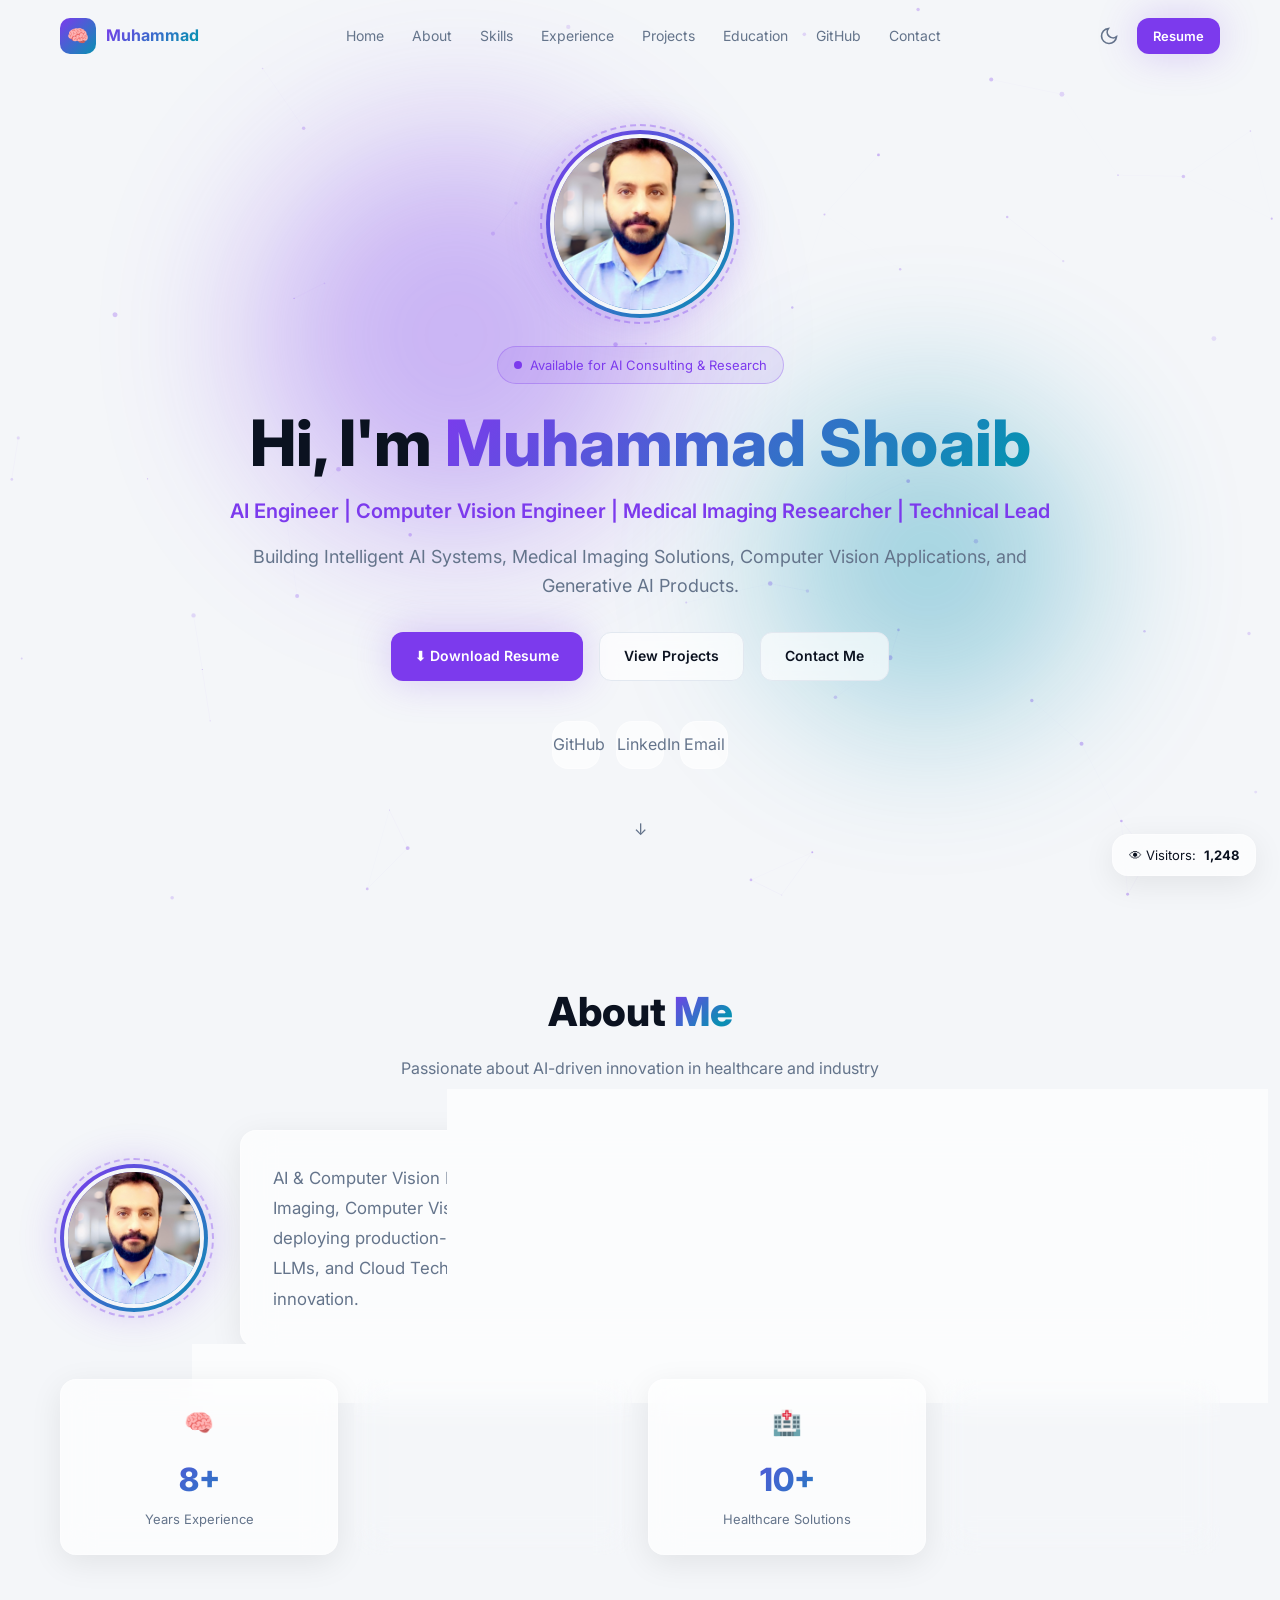
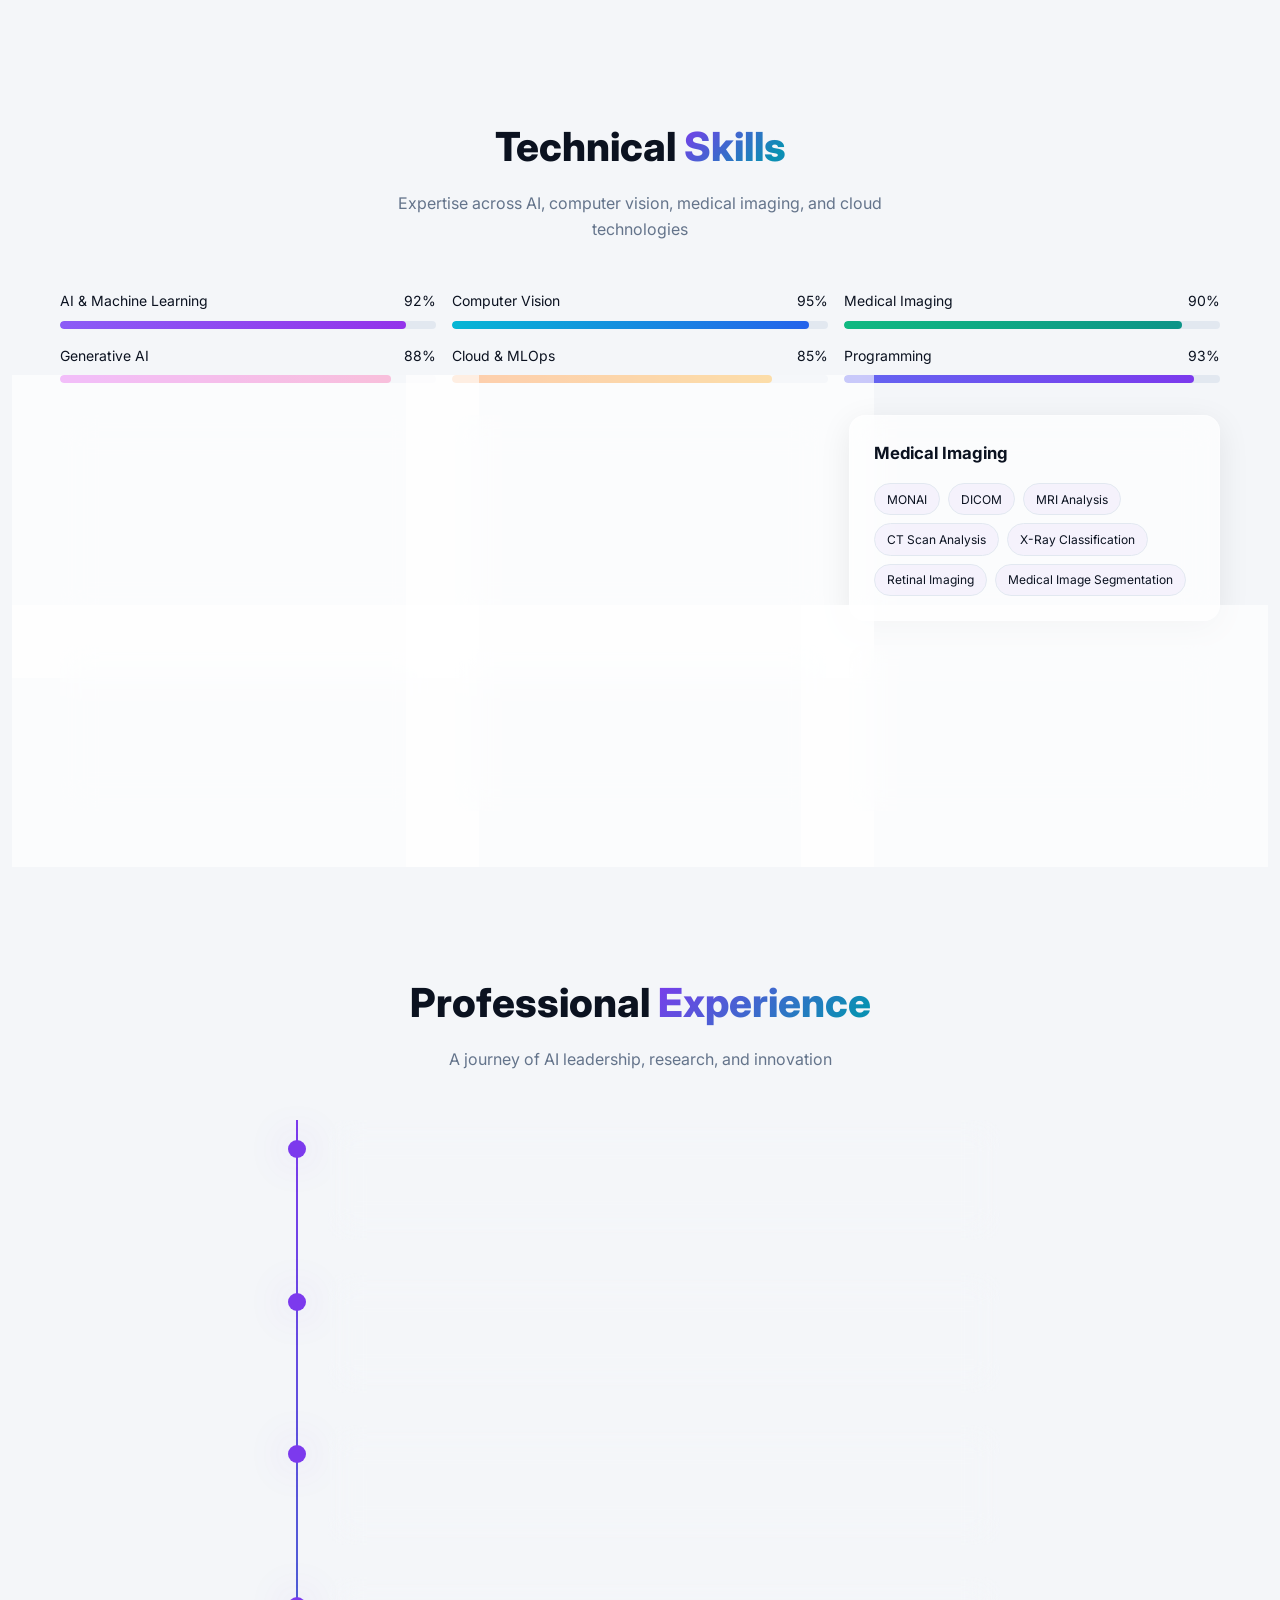
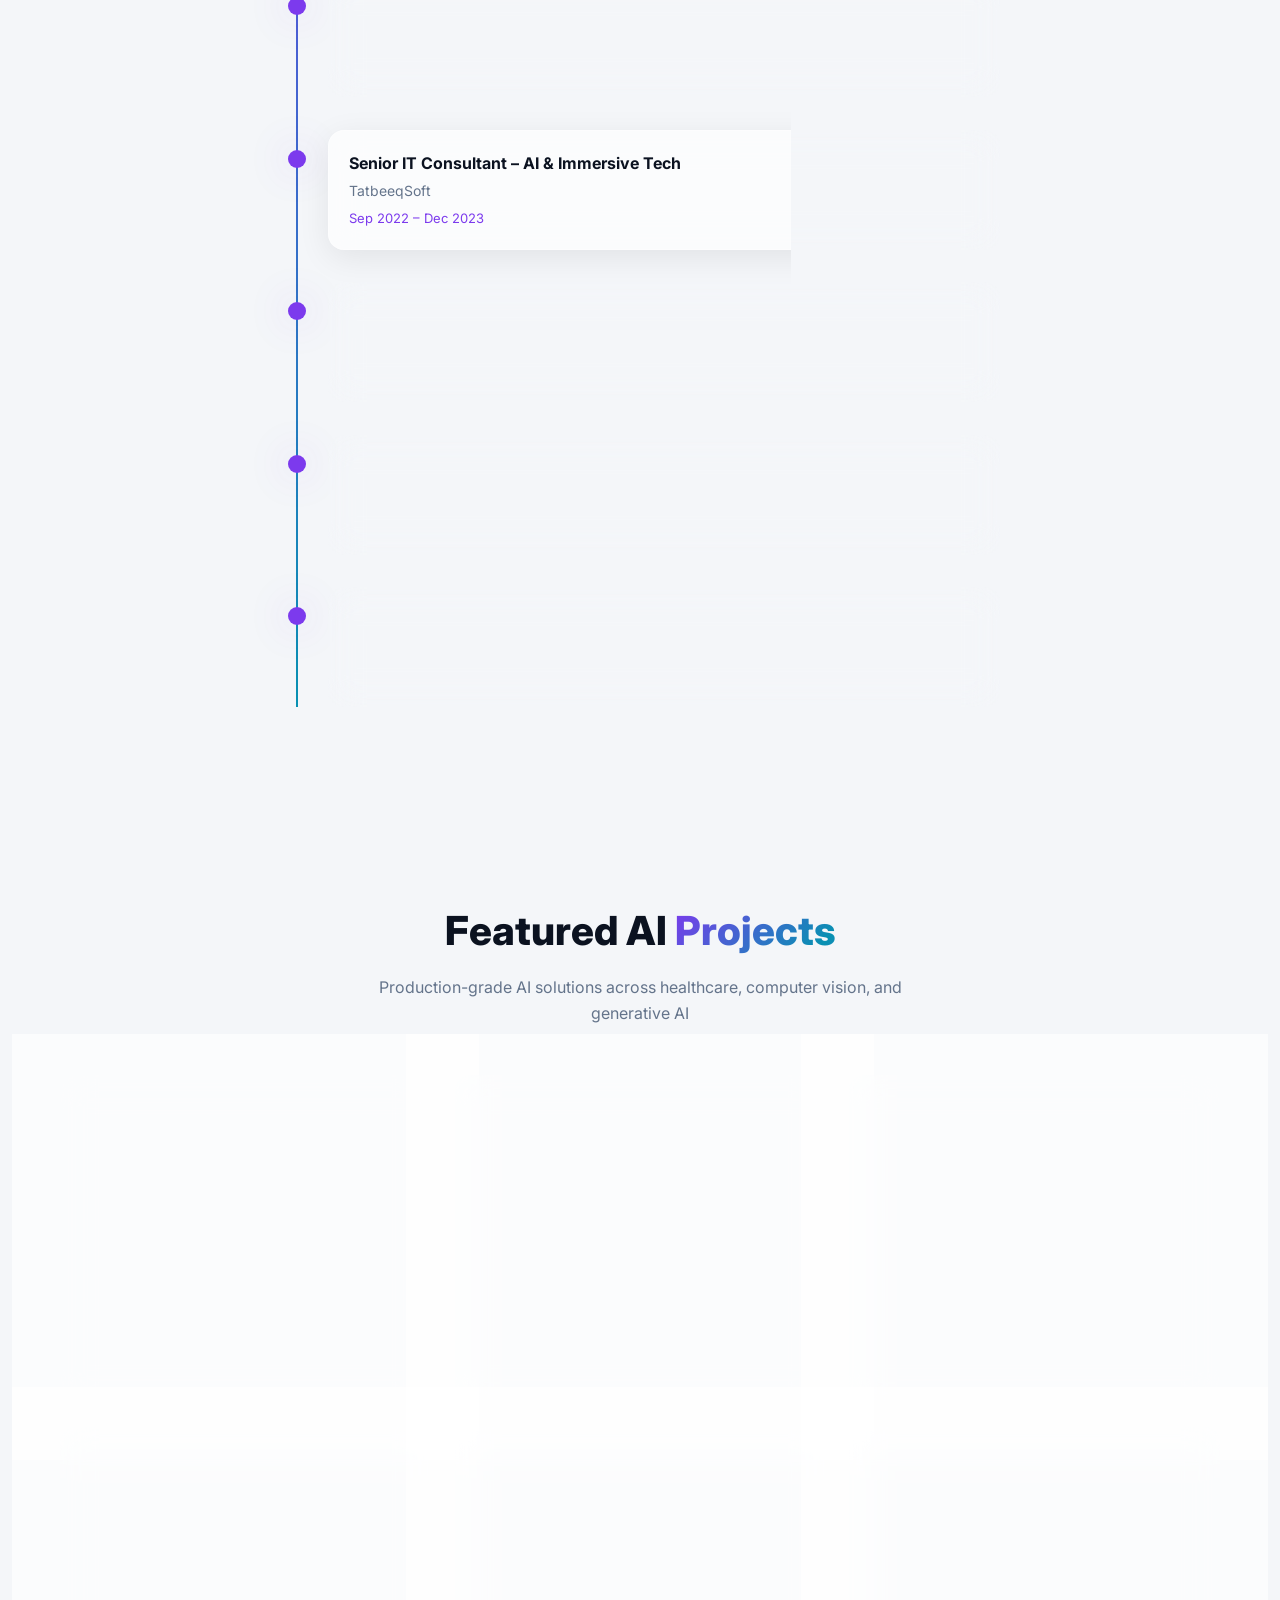
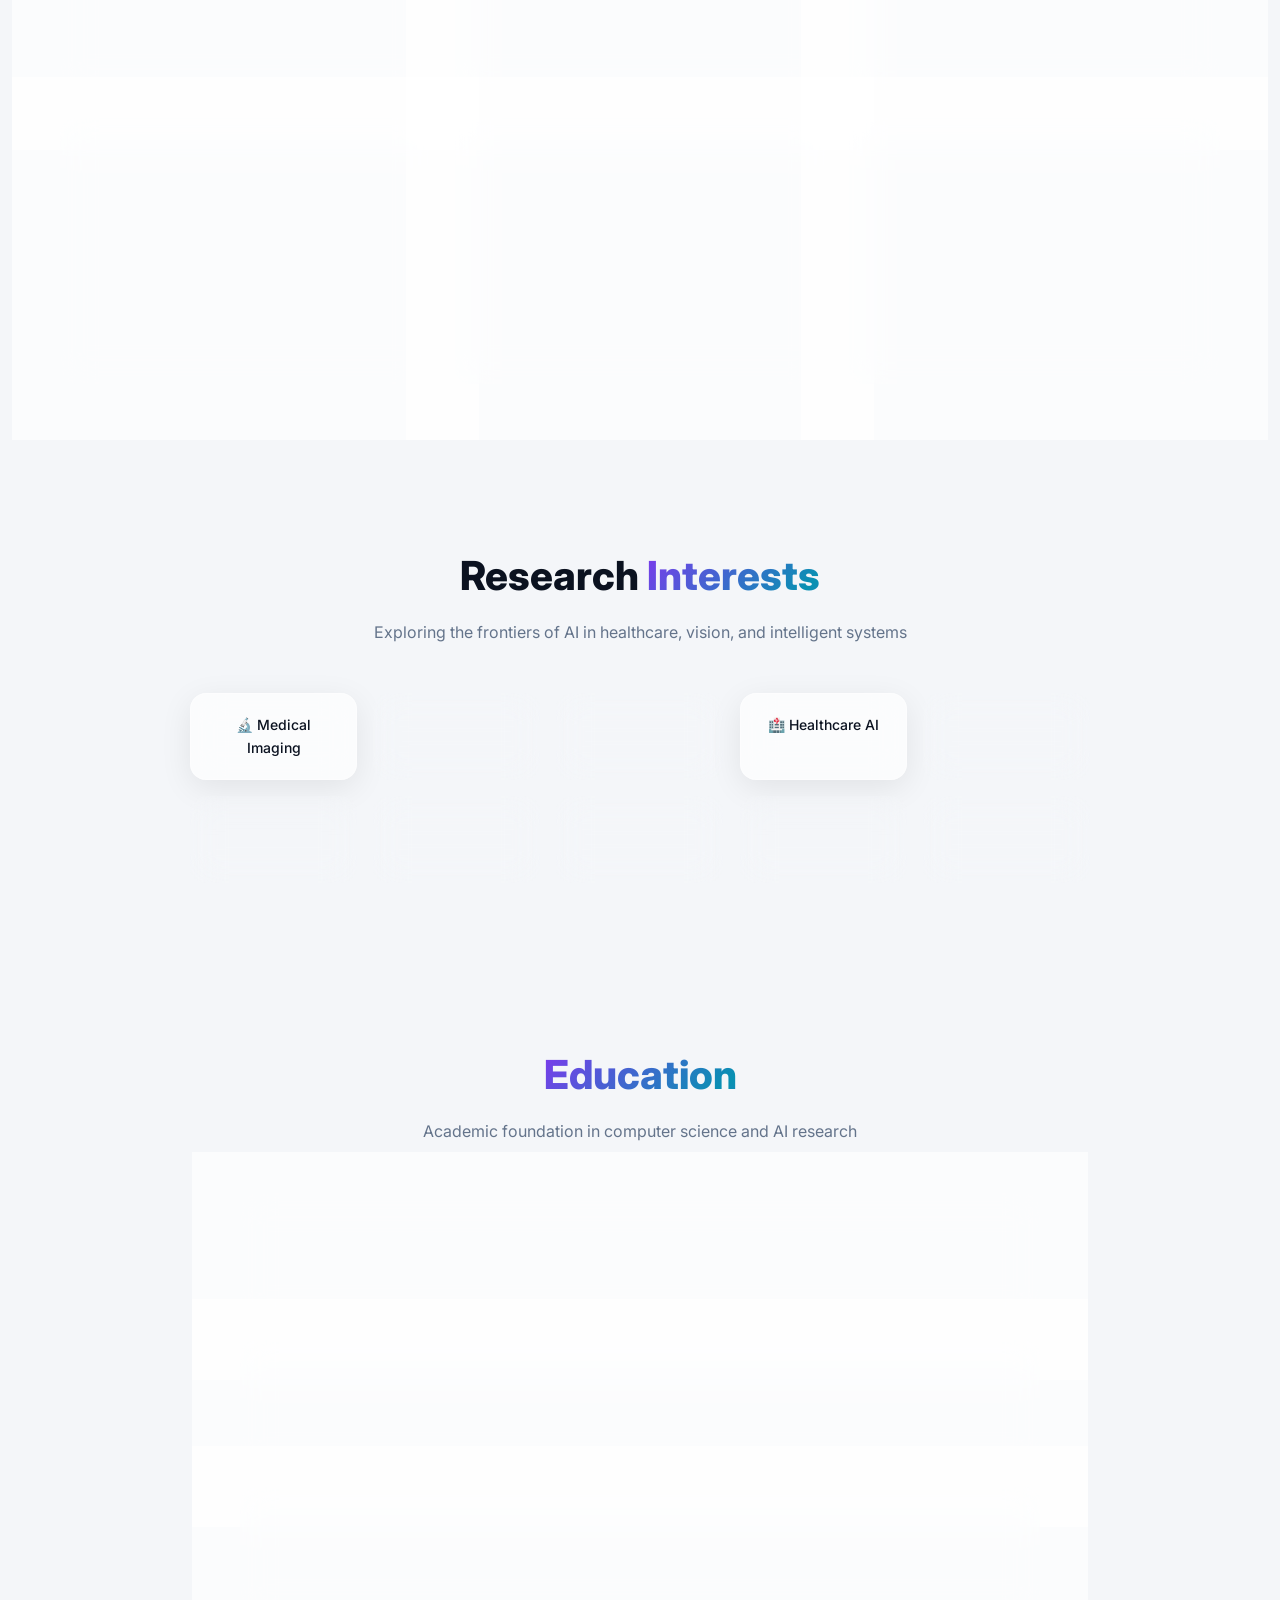
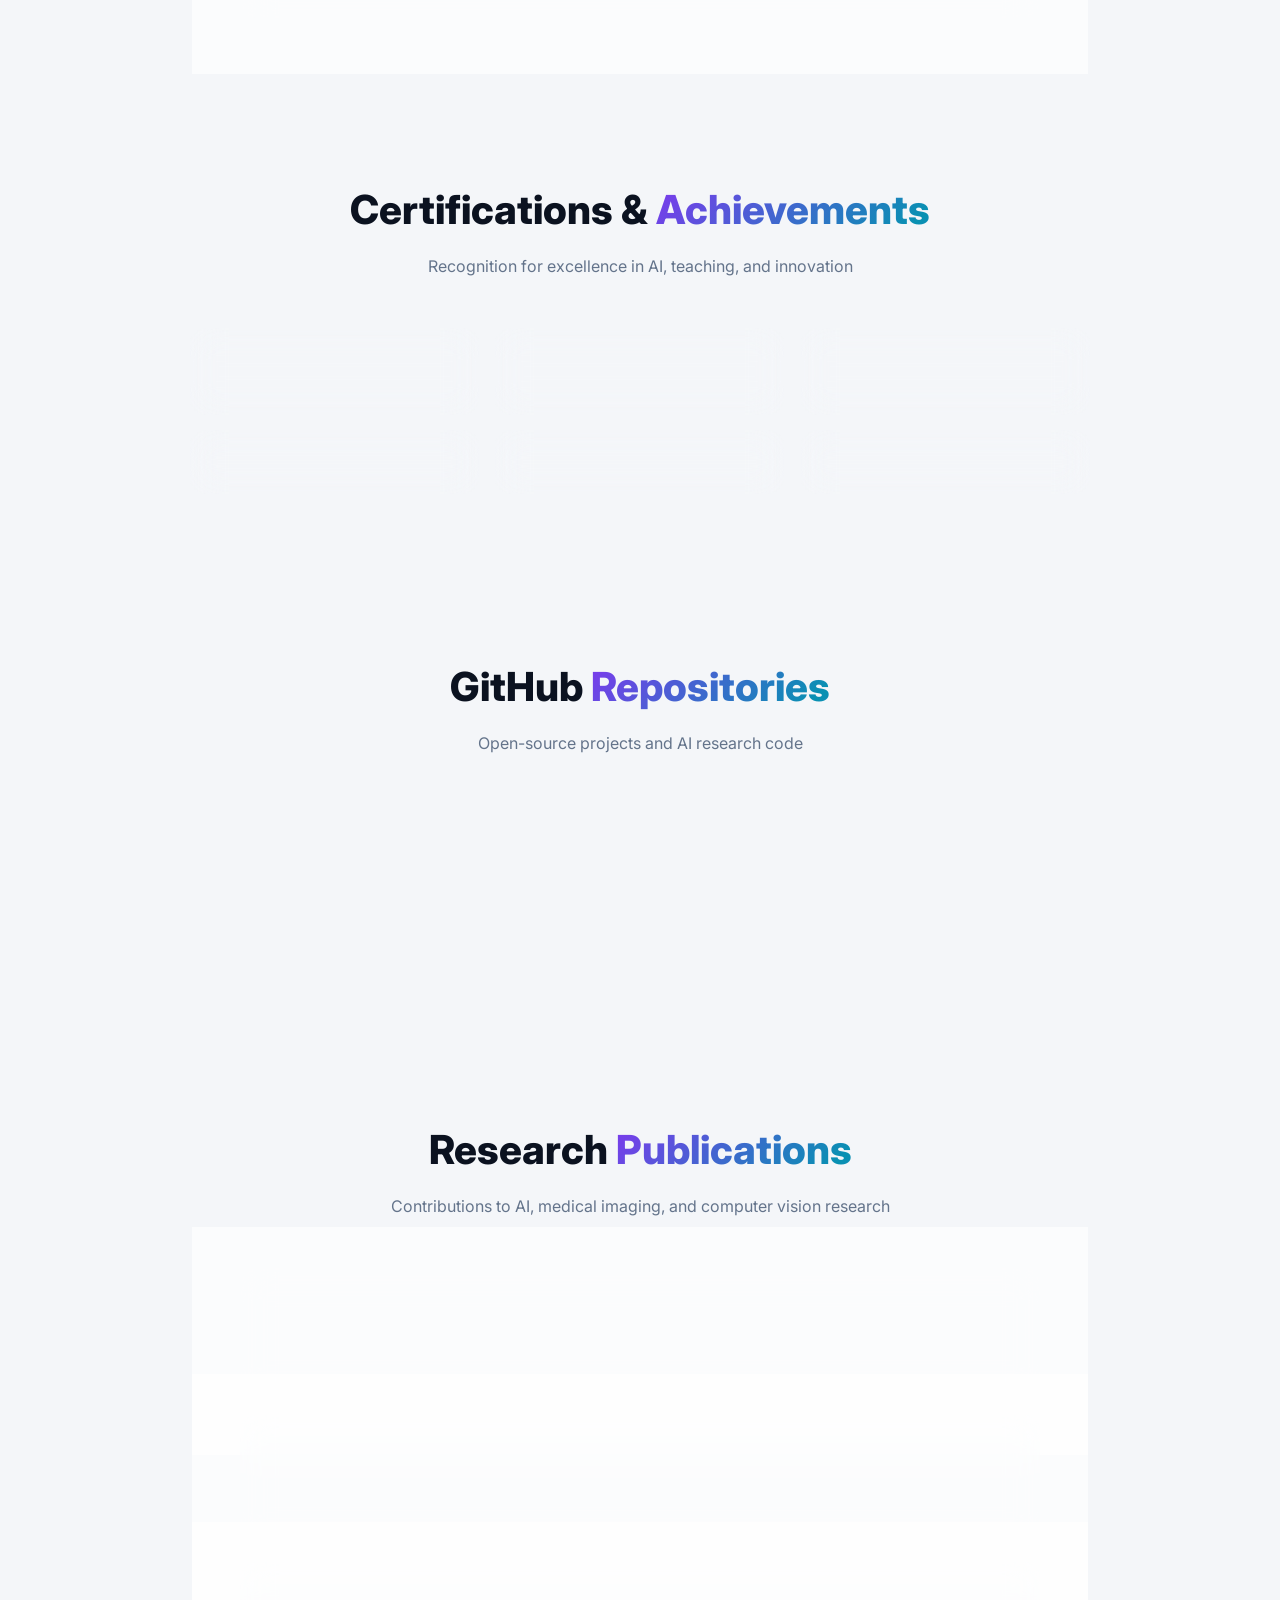
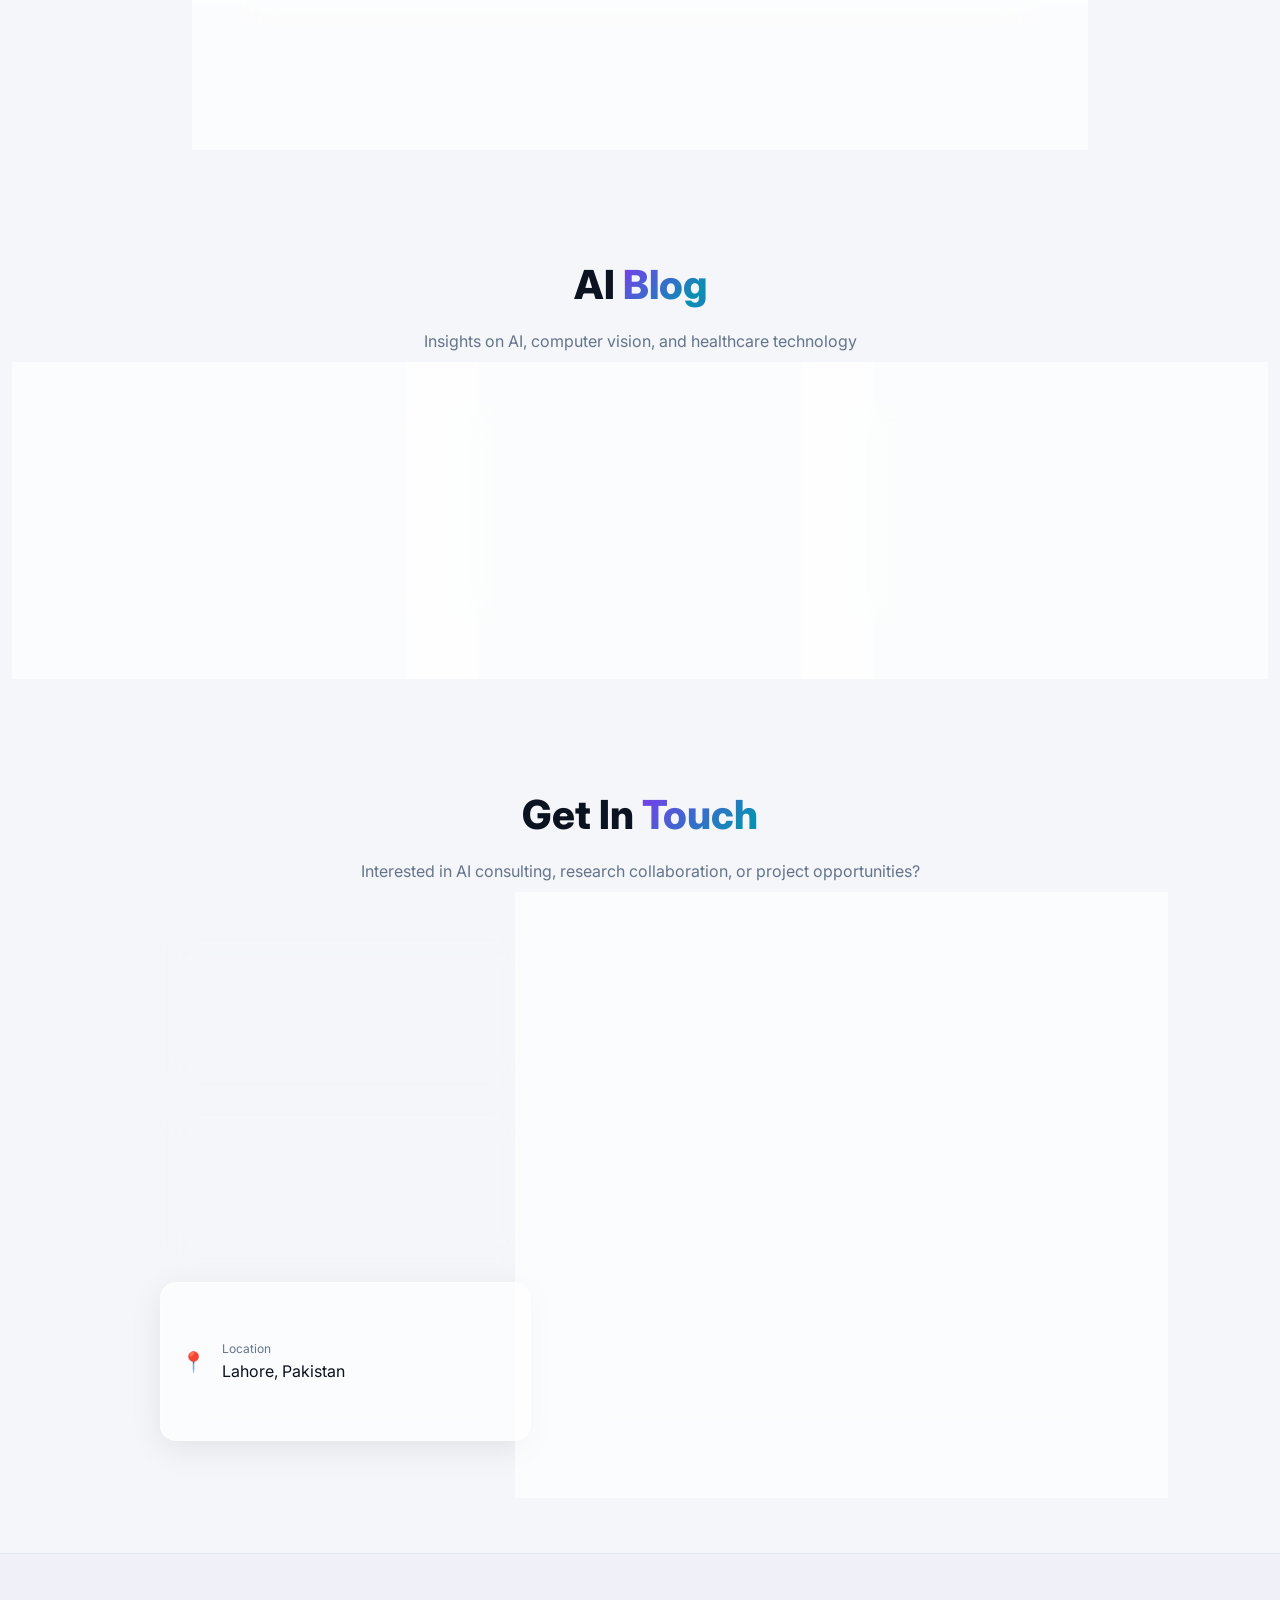
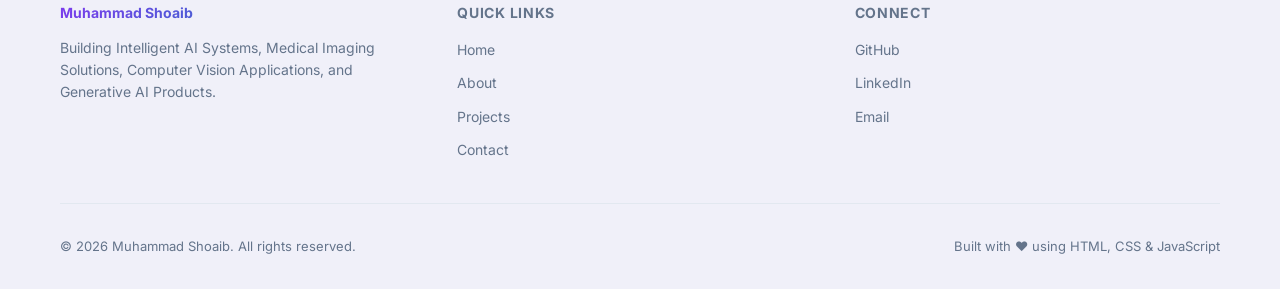
==== commit d6128080: "Update portfolio1" ====
--- a/index.html
+++ b/index.html
@@ -67,7 +67,7 @@
       </nav>
       <div class="nav-actions">
         <button class="icon-btn" id="theme-toggle" aria-label="Toggle theme"></button>
-        <a href="source/Muhammad Shoaib_AI_PF.pdf" download class="btn btn-primary" style="padding:0.5rem 1rem;font-size:0.8125rem" id="nav-resume">Resume</a>
+        <a href="source/Muhammad Shoaib_AI_CV.pdf" download class="btn btn-primary" style="padding:0.5rem 1rem;font-size:0.8125rem" id="nav-resume">Resume</a>
         <button class="icon-btn menu-toggle" id="menu-toggle" aria-label="Toggle menu">
           <svg width="22" height="22" fill="none" stroke="currentColor" stroke-width="2" viewBox="0 0 24 24"><path d="M4 6h16M4 12h16M4 18h16"/></svg>
         </button>
@@ -82,7 +82,7 @@
       <a href="#education">Education</a>
       <a href="#github">GitHub</a>
       <a href="#contact">Contact</a>
-      <a href="source/Muhammad Shoaib_AI_PF.pdf" download class="btn btn-primary" style="width:100%;margin-top:0.5rem">Download Resume</a>
+      <a href="source/Muhammad Shoaib_AI_CV.pdf" download class="btn btn-primary" style="width:100%;margin-top:0.5rem">Download Resume</a>
     </div>
   </header>
 
@@ -102,7 +102,7 @@
         <p class="hero-title">AI Engineer | Computer Vision Engineer | Medical Imaging Researcher | Technical Lead</p>
         <p class="hero-tagline">Building Intelligent AI Systems, Medical Imaging Solutions, Computer Vision Applications, and Generative AI Products.</p>
         <div class="hero-buttons">
-          <a href="source/Muhammad Shoaib_AI_PF.pdf" download class="btn btn-primary">⬇ Download Resume</a>
+          <a href="source/Muhammad Shoaib_AI_CV.pdf" download class="btn btn-primary">⬇ Download Resume</a>
           <a href="#projects" class="btn btn-secondary">View Projects</a>
           <a href="#contact" class="btn btn-secondary">Contact Me</a>
         </div>
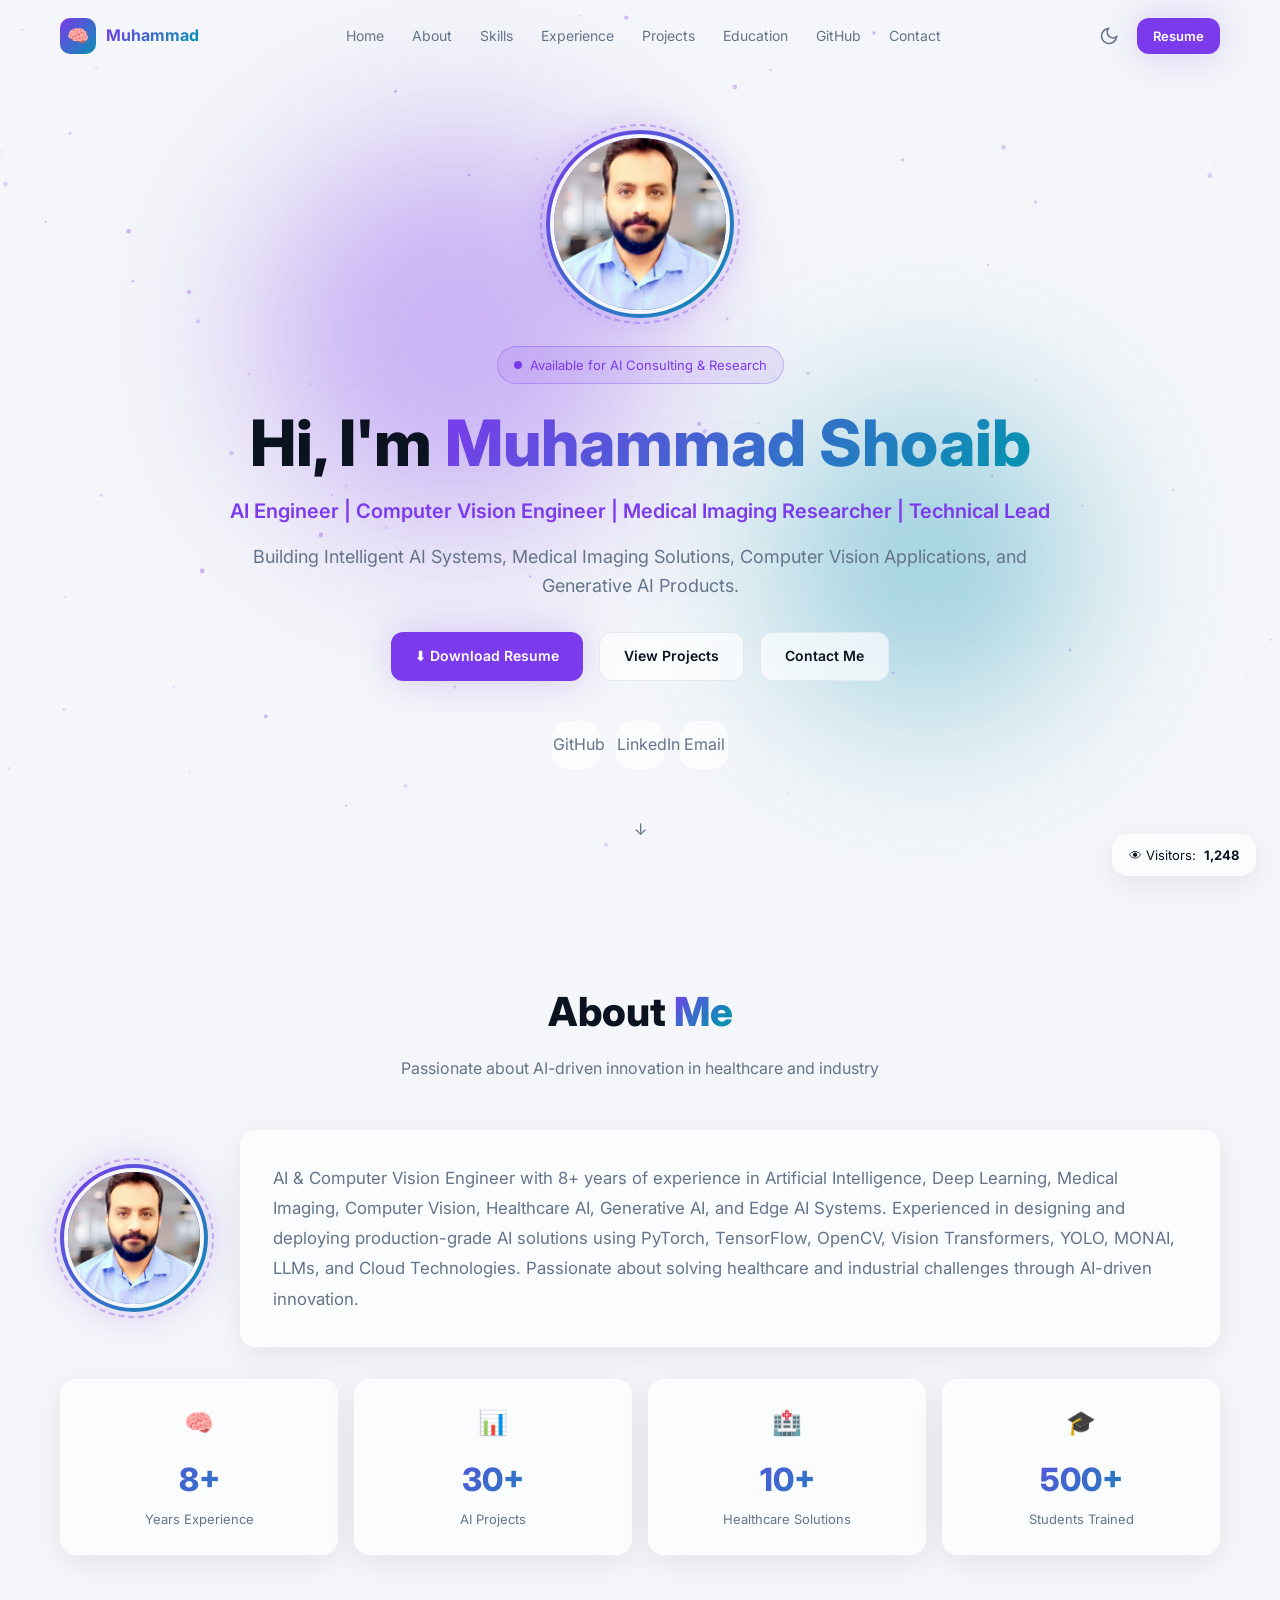
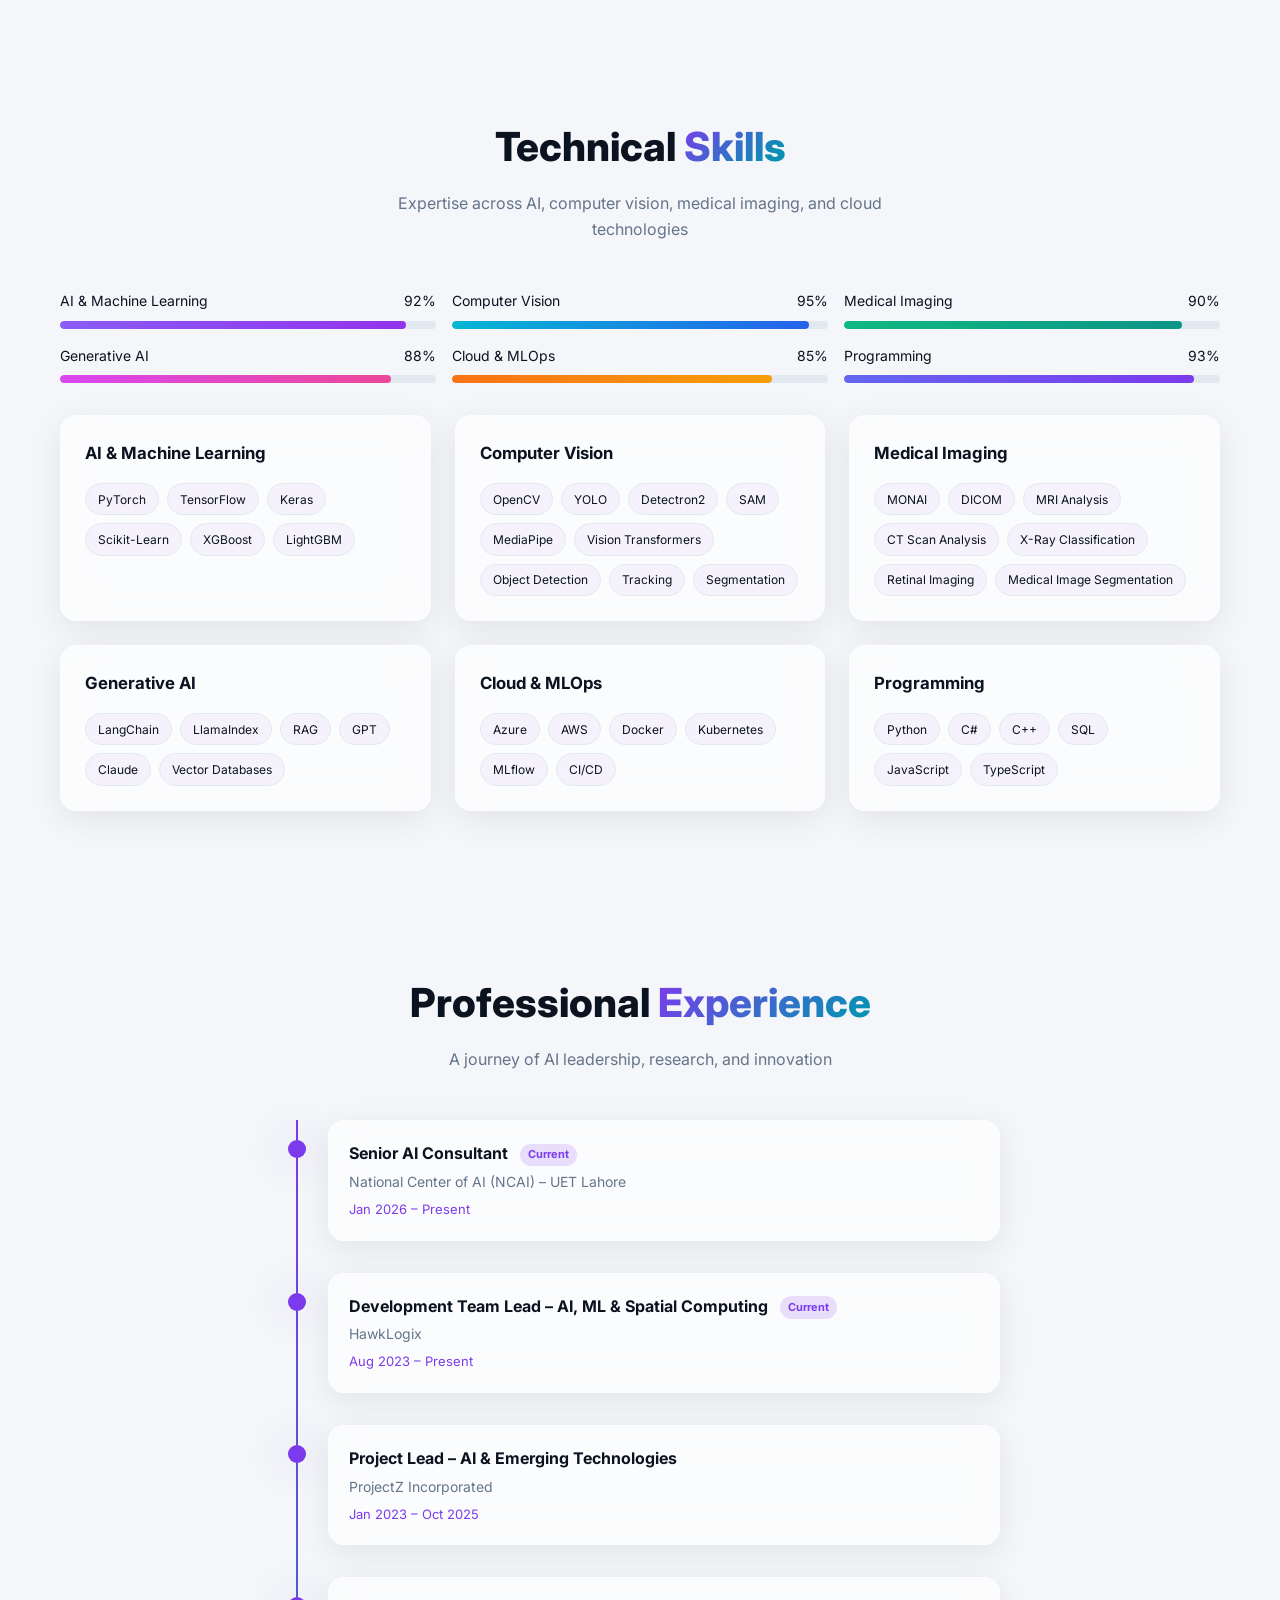
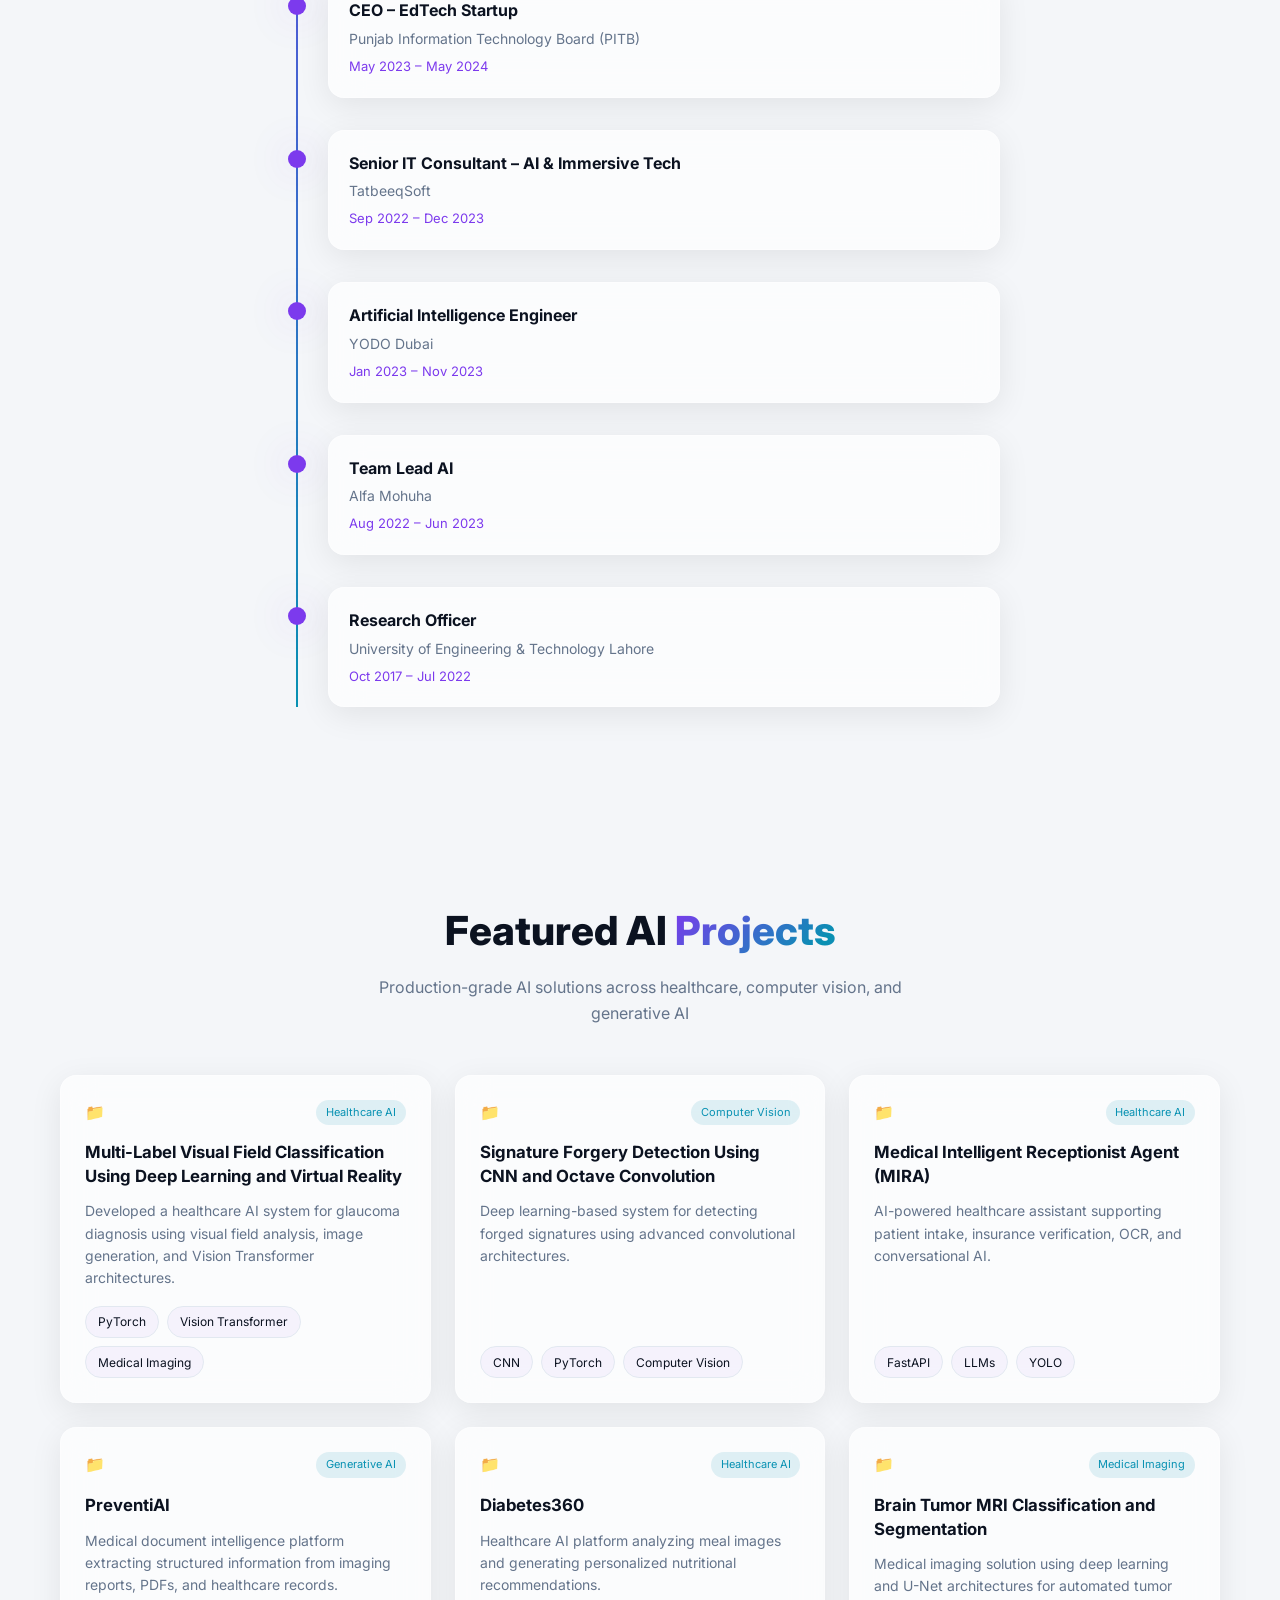
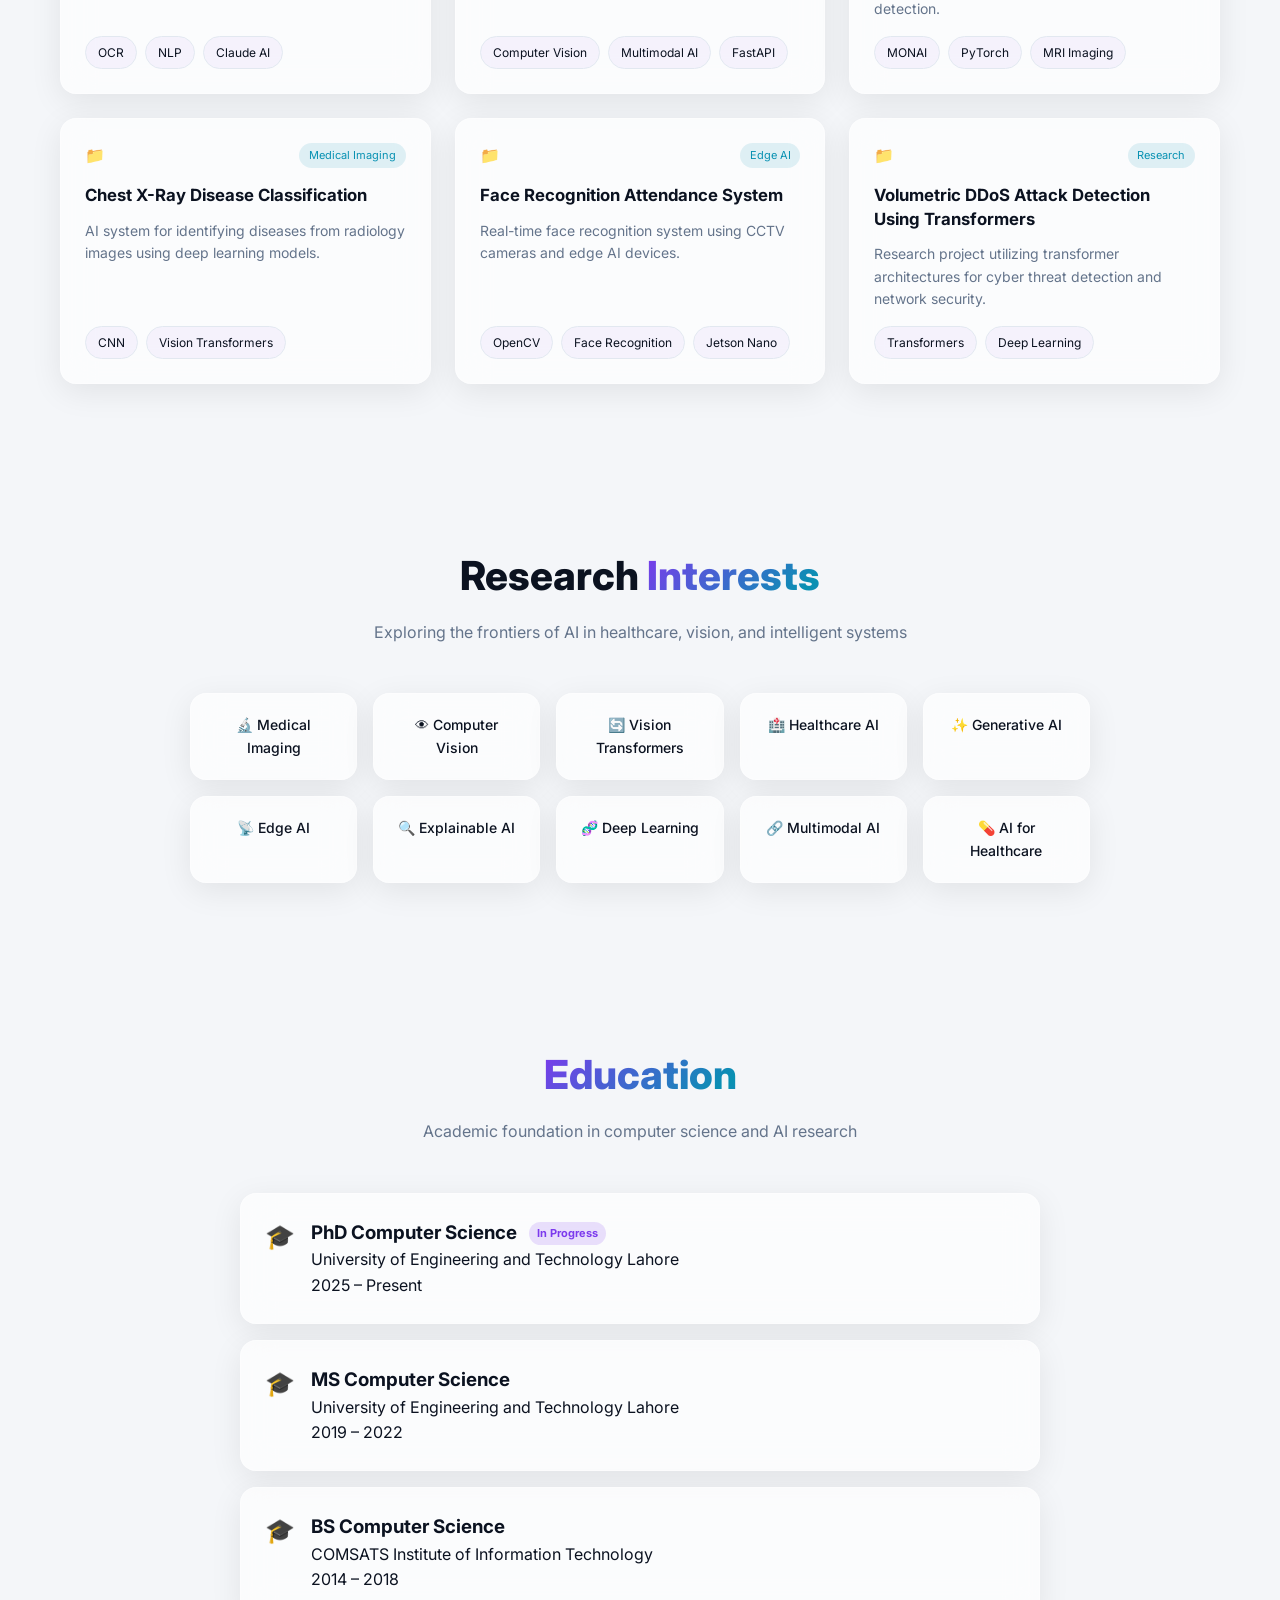
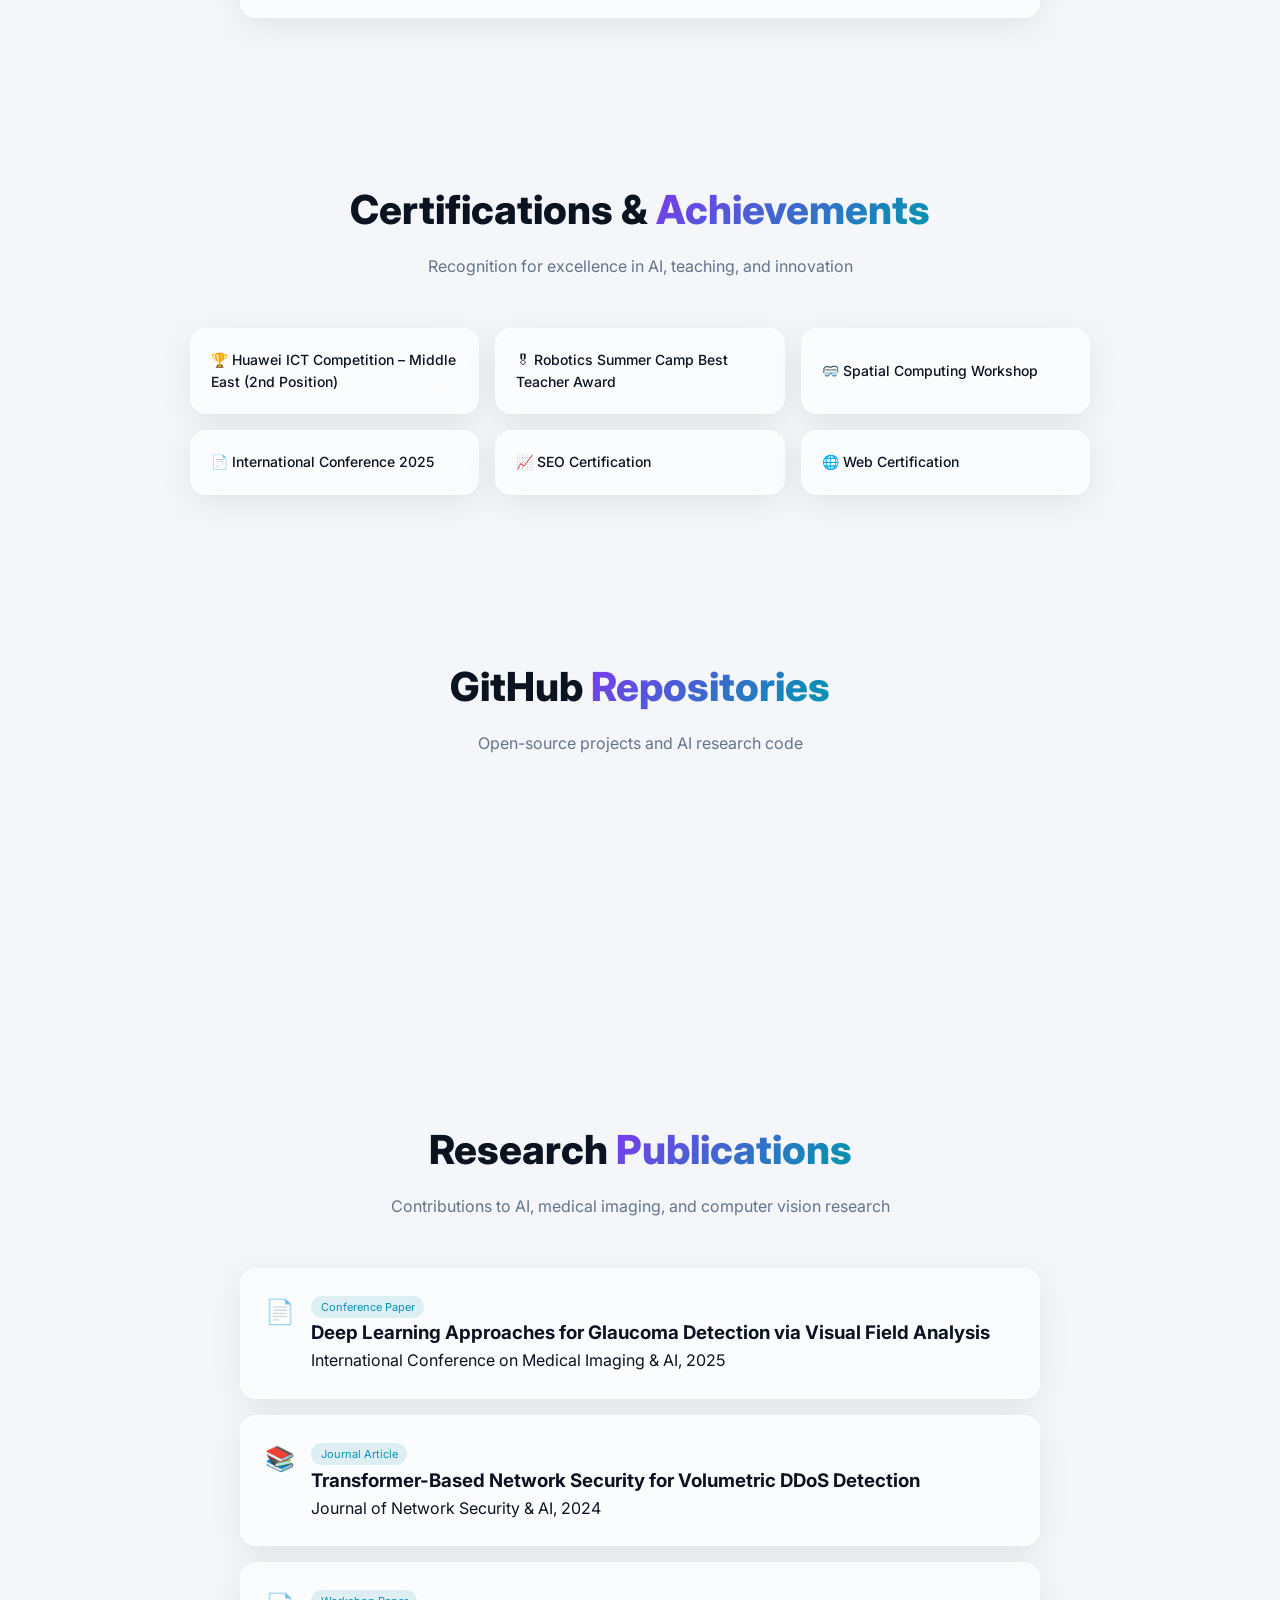
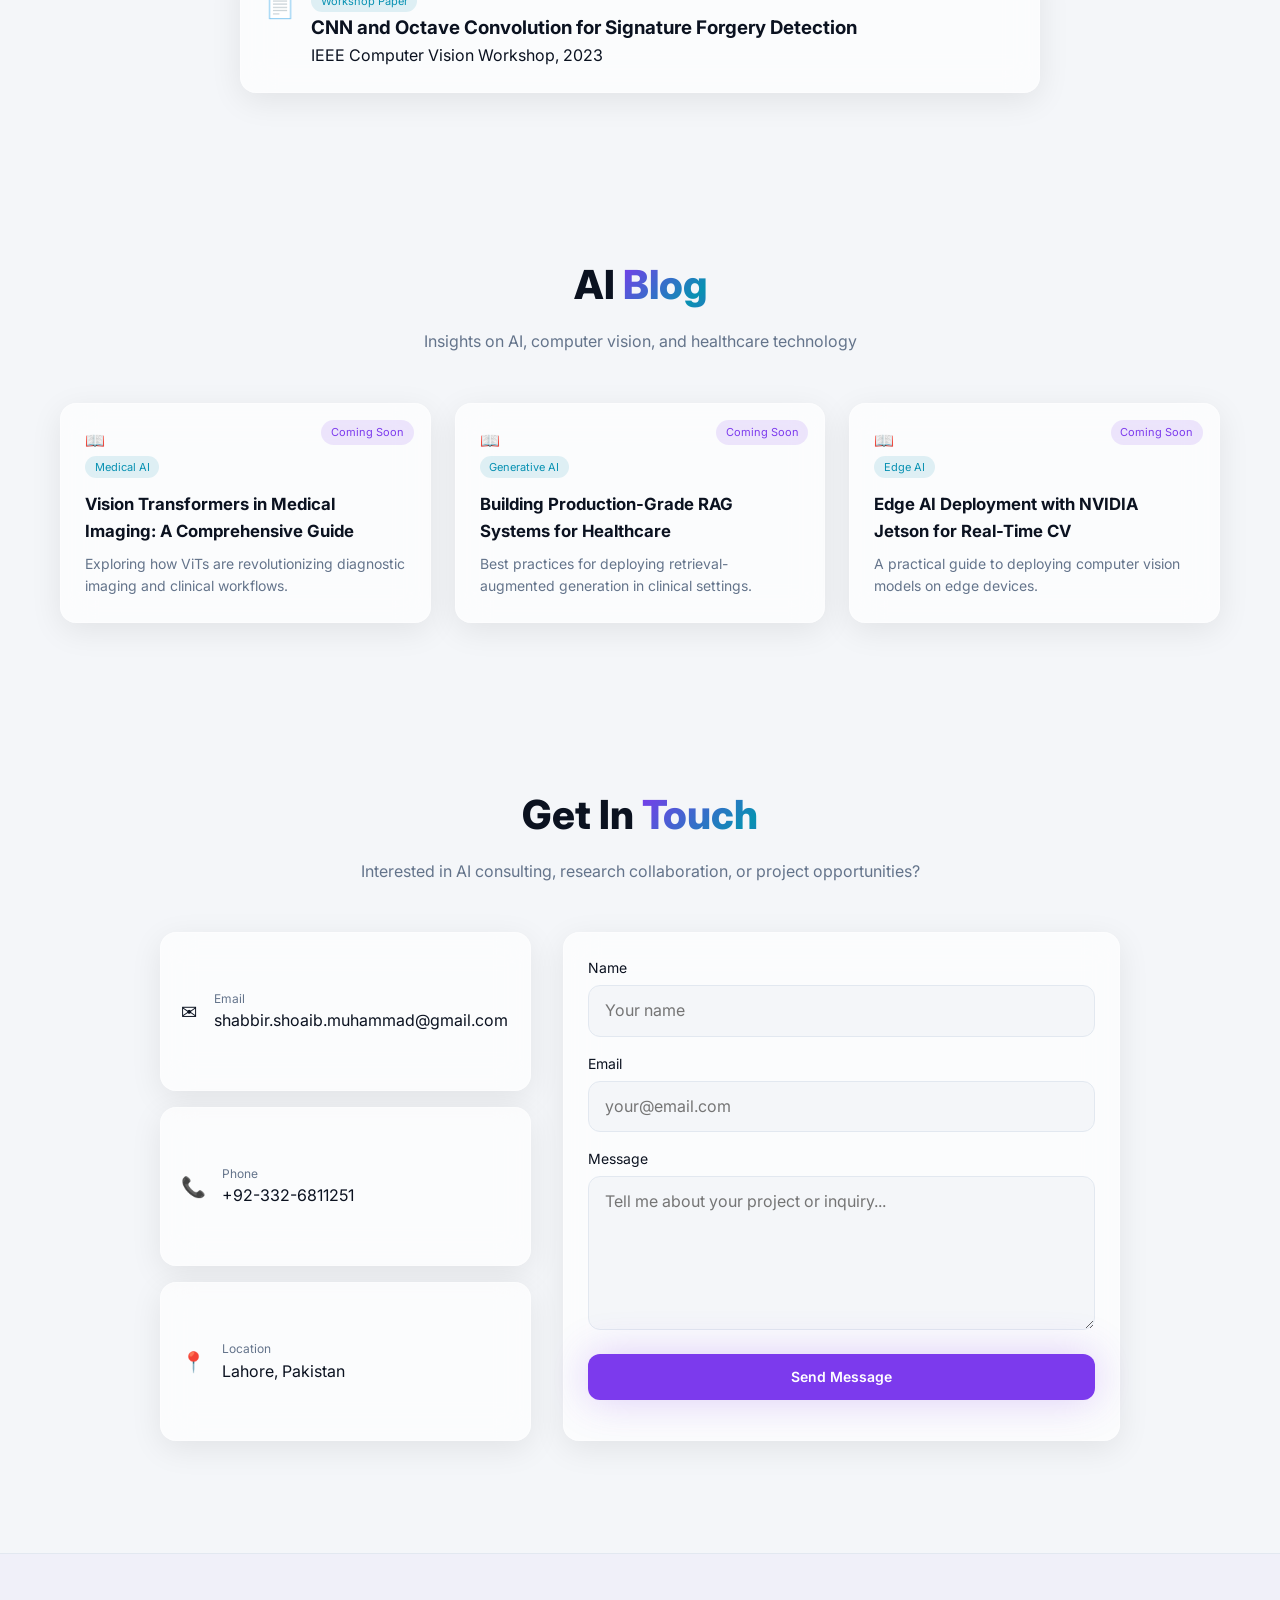
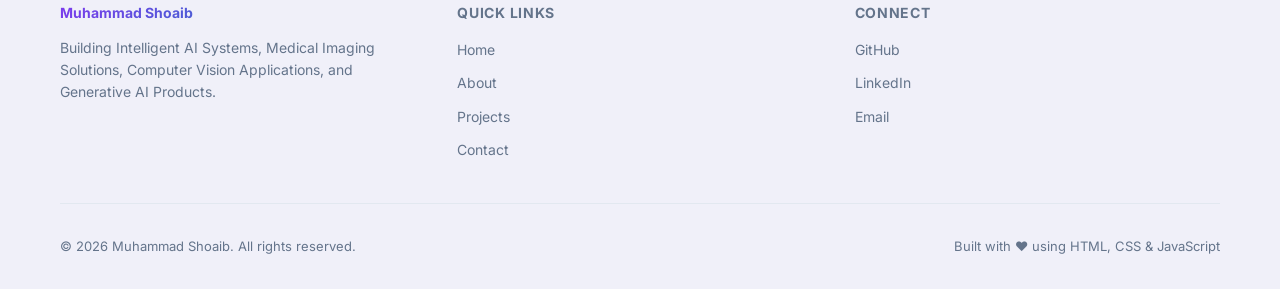
==== commit 1a6325e9: "Update portfolio2" ====
--- a/index.html
+++ b/index.html
@@ -108,7 +108,7 @@
         </div>
         <div class="social-links">
           <a href="https://github.com/shoaib11223344" target="_blank" rel="noopener" aria-label="GitHub">GitHub</a>
-          <a href="https://www.linkedin.com/in/muhammad-shoaib-ai/" target="_blank" rel="noopener" aria-label="LinkedIn">LinkedIn</a>
+          <a href="https://www.linkedin.com/in/shoaib-ch-ai-immersive-tec/" target="_blank" rel="noopener" aria-label="LinkedIn">LinkedIn</a>
           <a href="mailto:shabbir.shoaib.muhammad@gmail.com" aria-label="Email">Email</a>
        <!--   <a href="https://shoaib11223344.github.io/Github-portfolio/" target="_blank" rel="noopener" aria-label="Portfolio">Web</a>-->
         </div>
